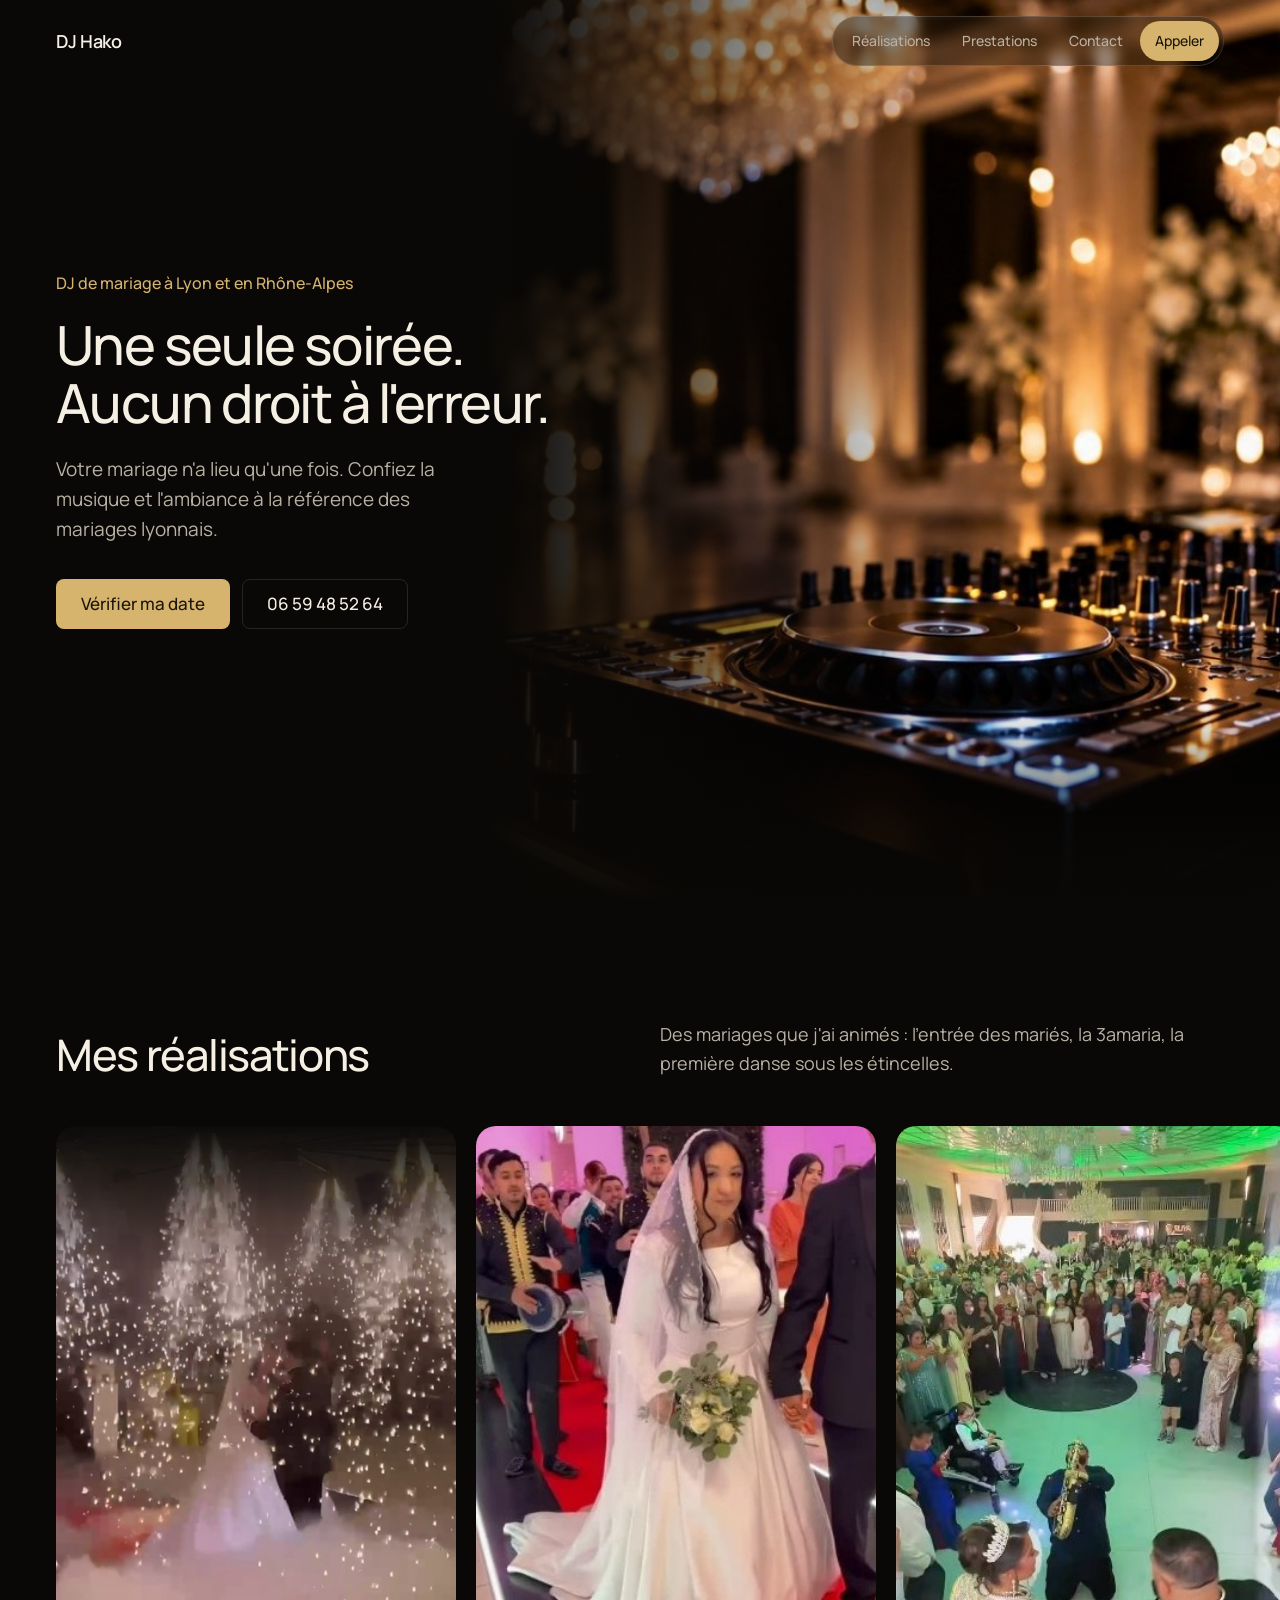
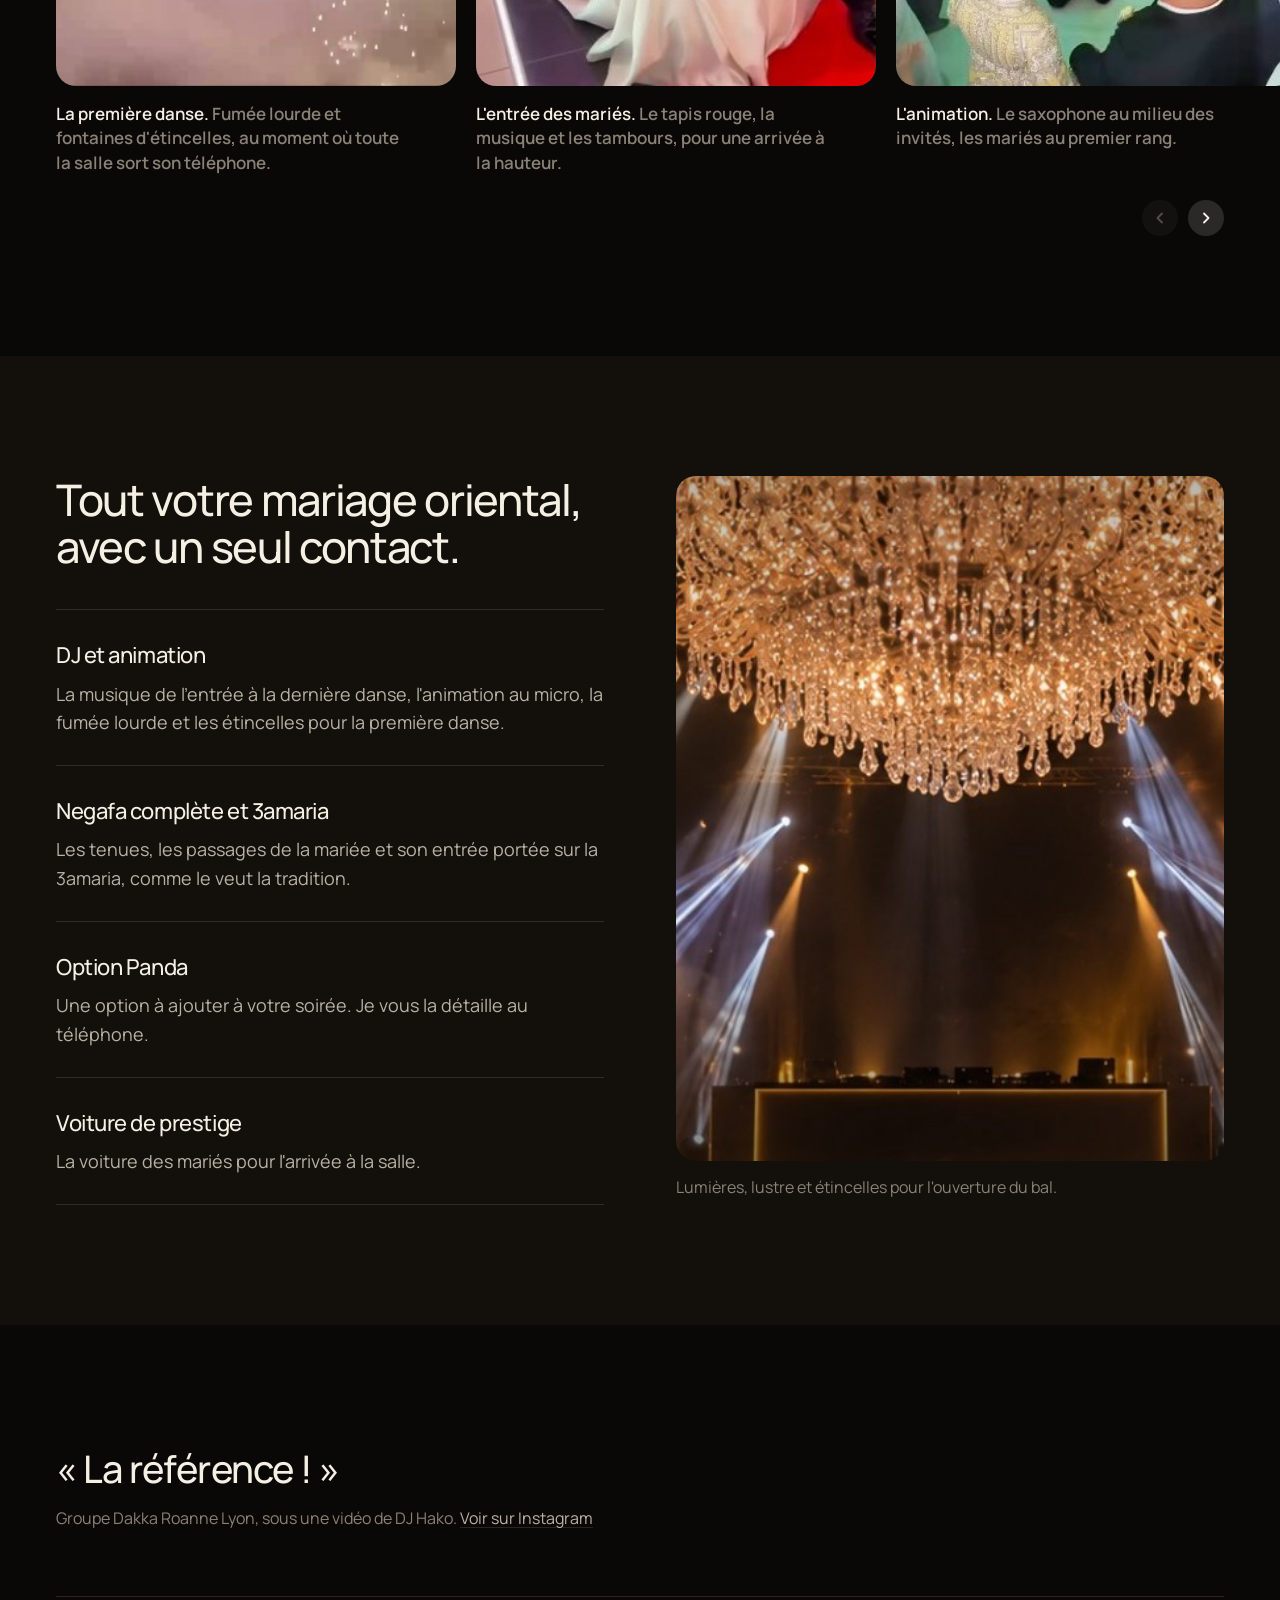
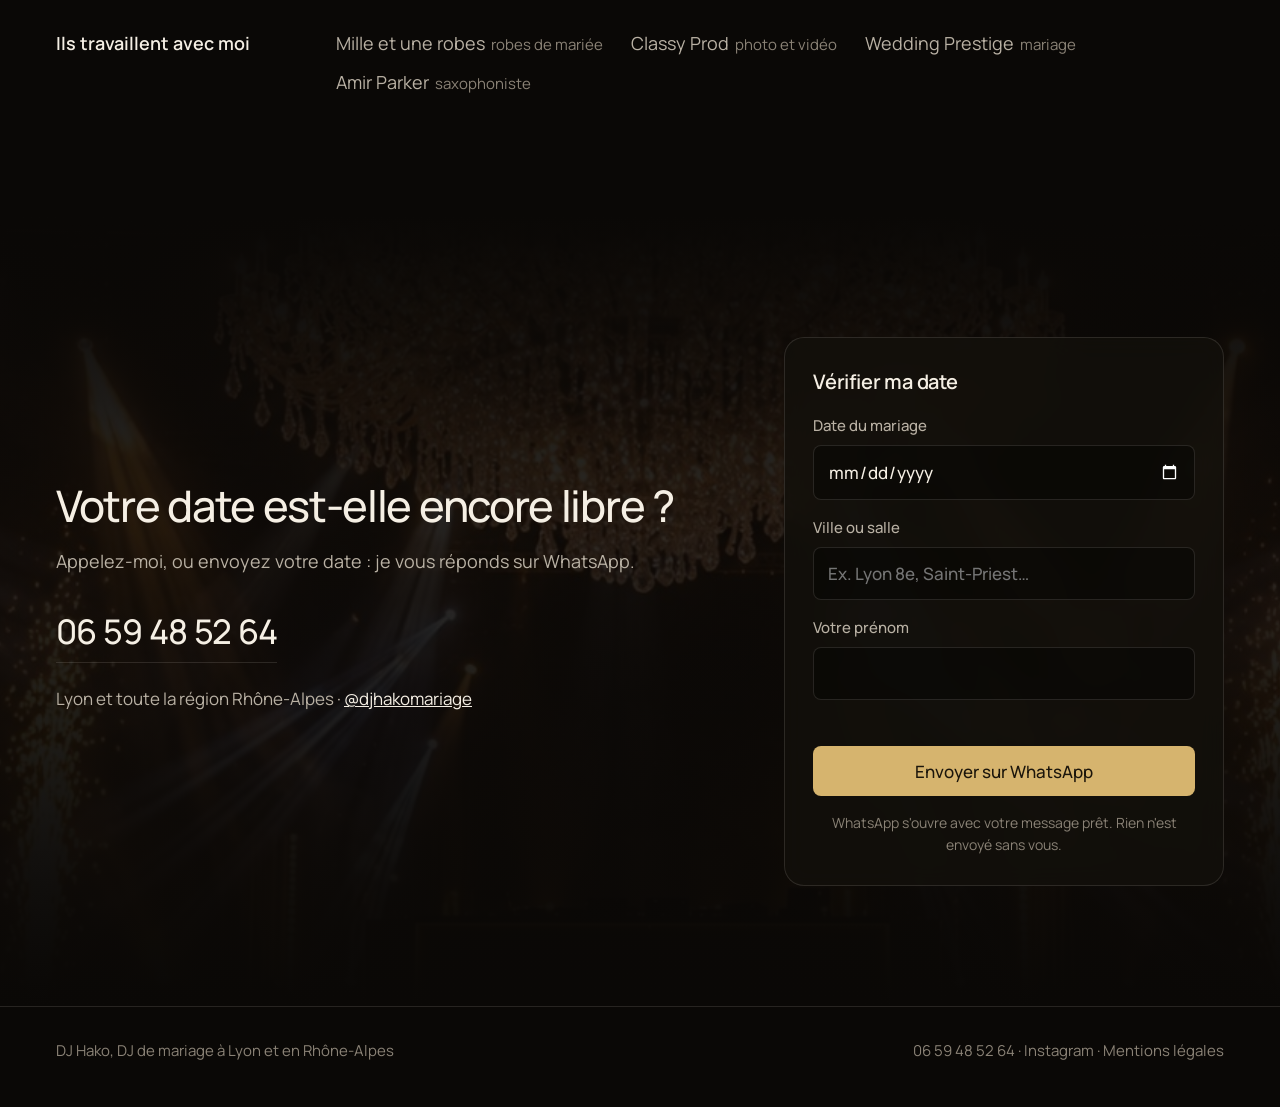
==== index.html @ a30db6b5 "Refonte DJ Hako : socle premium, carrousel vidéo façon Apple, vraie preuve sociale Retire les cartes" ====
<!doctype html>
<html lang="fr">
<head>
<meta charset="utf-8">
<meta name="viewport" content="width=device-width, initial-scale=1, viewport-fit=cover">
<title>DJ Hako · DJ de mariage à Lyon et en Rhône-Alpes</title>
<meta name="description" content="DJ Hako anime les mariages à Lyon et en Rhône-Alpes : DJ et animation, negafa complète, 3amaria, option Panda et voiture de prestige. Vérifiez votre date au 06 59 48 52 64.">
<meta name="color-scheme" content="dark">
<meta name="theme-color" content="#0a0806">
<meta property="og:title" content="DJ Hako · DJ de mariage à Lyon">
<meta property="og:description" content="Une seule soirée. Aucun droit à l'erreur.">
<meta property="og:image" content="img/platines.jpg">
<link rel="icon" href="data:image/svg+xml,%3Csvg xmlns='http://www.w3.org/2000/svg' viewBox='0 0 64 64'%3E%3Crect width='64' height='64' rx='14' fill='%230a0806'/%3E%3Ccircle cx='32' cy='32' r='17' fill='none' stroke='%23d6b46e' stroke-width='4'/%3E%3Ccircle cx='32' cy='32' r='4' fill='%23d6b46e'/%3E%3C/svg%3E">
<link rel="preconnect" href="https://fonts.googleapis.com">
<link rel="preconnect" href="https://fonts.gstatic.com" crossorigin>
<link href="https://fonts.googleapis.com/css2?family=Manrope:wght@400;500;600&display=swap" rel="stylesheet">
<script type="application/ld+json">
{"@context":"https://schema.org","@type":"LocalBusiness","name":"DJ Hako","description":"DJ et animation de mariage, negafa complète, 3amaria, option Panda et voiture de prestige.","telephone":"+33659485264","areaServed":["Lyon","Rhône-Alpes"],"image":"img/platines.jpg","sameAs":["https://www.instagram.com/djhakomariage/"]}
</script>
<style>
:root{
  --noir:#0a0806; --noir-2:#13100c; --noir-3:#1c1813;
  --blanc:#f5efe4; --gris:#b9b1a4; --gris-2:#8a8276; --filet:rgba(245,239,228,.12);
  --or:#d6b46e;
}
*{box-sizing:border-box;margin:0;padding:0}
html{-webkit-text-size-adjust:100%;scroll-behavior:smooth}
body{background:var(--noir);color:var(--blanc);font-family:"Manrope",system-ui,sans-serif;font-size:18px;line-height:1.6;-webkit-font-smoothing:antialiased;overflow-x:hidden}
img,video{display:block;max-width:100%}
a{color:inherit}
.cadre{width:min(1240px,100% - 40px);margin-inline:auto}
@media(min-width:760px){.cadre{width:min(1240px,100% - 112px)}}
h1,h2{font-weight:500;letter-spacing:-.03em;line-height:1.08}
h1{font-size:clamp(36px,4.6vw,54px)}
h2{font-size:clamp(30px,3.4vw,44px)}
p{max-width:62ch}

.bouton{display:inline-flex;align-items:center;justify-content:center;gap:10px;min-height:50px;padding:0 24px;border-radius:8px;font:500 17px/1 "Manrope",sans-serif;text-decoration:none;white-space:nowrap;cursor:pointer;border:1px solid transparent;transition:background .2s,border-color .2s,color .2s}
.bouton.plein{background:var(--or);color:#1b150b}
.bouton.plein:hover{background:#e4c584}
.bouton.discret{color:var(--blanc);border-color:var(--filet)}
.bouton.discret:hover{border-color:var(--gris)}
html.samsung .bouton.plein{background:#16110a;color:var(--or);border-color:var(--or)}

/* Barre */
.entete{position:fixed;top:16px;left:0;right:0;z-index:20}
.entete .cadre{display:flex;justify-content:space-between;align-items:center}
.logo{font-weight:600;font-size:18px;letter-spacing:-.02em;text-decoration:none}
.nav{display:flex;gap:2px;padding:4px;border-radius:999px;background:rgba(19,16,12,.6);border:1px solid var(--filet);backdrop-filter:blur(14px);-webkit-backdrop-filter:blur(14px)}
.nav.verre-liquide{background:rgba(19,16,12,.4)}
.nav a{font-size:14px;font-weight:500;text-decoration:none;color:var(--gris);padding:9px 15px;border-radius:999px;transition:color .2s,background .2s}
.nav a:hover{color:var(--blanc)}
.nav a.appel{color:#1b150b;background:var(--or)}
html.samsung .nav a.appel{background:transparent;color:var(--or)}
@media(max-width:760px){.nav a:not(.appel){display:none}}

/* Accueil */
.accueil{position:relative;min-height:100svh;display:flex;align-items:center;isolation:isolate;overflow:hidden}
.accueil .photo{position:absolute;top:0;right:0;bottom:0;width:62%;z-index:-1}
.accueil .photo img{width:100%;height:100%;object-fit:cover}
.accueil .photo::after{content:"";position:absolute;inset:0;background:linear-gradient(90deg,var(--noir) 0%,rgba(10,8,6,.5) 32%,rgba(10,8,6,0) 62%),linear-gradient(0deg,var(--noir) 0%,rgba(10,8,6,0) 22%)}
.accueil .texte{max-width:540px;padding:120px 0}
.lieu{color:var(--or);font-size:16px;font-weight:500;margin-bottom:18px}
.accueil h1{margin-bottom:22px}
.accueil p.intro{color:var(--gris);font-size:19px;margin-bottom:34px;max-width:34ch}
.actions{display:flex;gap:12px;flex-wrap:wrap}
@media(max-width:760px){
  .accueil{align-items:flex-end}
  .accueil .photo{width:100%;bottom:auto;height:60%}
  .accueil .photo::after{background:linear-gradient(0deg,var(--noir) 0%,rgba(10,8,6,.2) 50%,rgba(10,8,6,0) 100%)}
  .accueil .texte{padding:0 0 56px}
  .actions .bouton{flex:1;padding:0 12px}
}

section{padding:120px 0}
@media(max-width:760px){section{padding:80px 0}}
.entree-section{display:grid;grid-template-columns:1fr 1fr;gap:40px;align-items:end;margin-bottom:48px}
.entree-section p{color:var(--gris)}
@media(max-width:860px){.entree-section{grid-template-columns:1fr;gap:16px;margin-bottom:36px}}

/* Réalisations : carrousel vidéo façon Apple */
.carrousel{display:flex;gap:20px;overflow-x:auto;scroll-snap-type:x mandatory;scrollbar-width:none;padding-inline:max(20px,calc((100vw - 1240px)/2));scroll-padding-inline:max(20px,calc((100vw - 1240px)/2))}
@media(min-width:760px){.carrousel{padding-inline:max(56px,calc((100vw - 1240px)/2));scroll-padding-inline:max(56px,calc((100vw - 1240px)/2))}}
.carrousel::-webkit-scrollbar{display:none}
.carte{flex:0 0 auto;width:min(400px,78vw);scroll-snap-align:start}
.carte .media{position:relative;aspect-ratio:4/5.6;border-radius:20px;overflow:hidden;background:var(--noir-3)}
.carte .media img,.carte .media video{width:100%;height:100%;object-fit:cover}
.carte p{margin-top:16px;font-size:17px;font-weight:600;line-height:1.45;color:var(--gris-2);max-width:32ch}
.carte p b{color:var(--blanc);font-weight:600}
.commandes{display:flex;justify-content:space-between;align-items:center;margin-top:24px}
.rond{width:36px;height:36px;border-radius:50%;border:0;display:grid;place-items:center;background:rgba(210,210,215,.16);color:var(--blanc);cursor:pointer;transition:background .2s,opacity .2s}
.rond:hover{background:rgba(210,210,215,.28)}
.rond:disabled{opacity:.3;cursor:default}
.rond svg{width:16px;height:16px}
.lecture{width:38px;height:38px}
.lecture[hidden]{display:none}
.fleches{display:flex;gap:10px;margin-left:auto}

/* Prestations */
.prestations{background:var(--noir-2)}
.offre{display:grid;grid-template-columns:1fr 1fr;gap:72px;align-items:start}
.offre ul{list-style:none;border-top:1px solid var(--filet)}
.offre li{padding:28px 0;border-bottom:1px solid var(--filet)}
.offre li h3{font-size:22px;font-weight:500;letter-spacing:-.02em;margin-bottom:6px}
.offre li p{color:var(--gris);font-size:18px}
.offre figure{position:sticky;top:100px}
.offre figure img{width:100%;aspect-ratio:4/5;object-fit:cover;border-radius:20px}
.offre figcaption{margin-top:14px;font-size:16px;color:var(--gris-2)}
@media(max-width:860px){.offre{grid-template-columns:1fr;gap:40px}.offre figure{position:static}}

/* Confiance */
.confiance .citation{font-size:clamp(26px,3vw,38px);font-weight:500;letter-spacing:-.025em;line-height:1.25;max-width:24ch;margin-bottom:14px}
.confiance .source{color:var(--gris-2);font-size:16px;margin-bottom:64px}
.confiance .source a{color:var(--gris);text-decoration-color:var(--filet);text-underline-offset:3px}
.partenaires{display:grid;grid-template-columns:240px 1fr;gap:40px;border-top:1px solid var(--filet);padding-top:32px}
.partenaires h3{font-size:18px;font-weight:600}
.partenaires ul{list-style:none;display:flex;flex-wrap:wrap;gap:10px 28px}
.partenaires li a{text-decoration:none;color:var(--gris);font-size:18px}
.partenaires li a:hover{color:var(--blanc)}
.partenaires li span{color:var(--gris-2);font-size:15px;margin-left:6px}
@media(max-width:760px){.partenaires{grid-template-columns:1fr;gap:16px}.partenaires ul{flex-direction:column}}

/* Contact */
.contact{position:relative;isolation:isolate;overflow:hidden;background:var(--noir)}
.contact .fond{position:absolute;inset:0;z-index:-1}
.contact .fond img{width:100%;height:100%;object-fit:cover;opacity:.32}
.contact .fond::after{content:"";position:absolute;inset:0;background:linear-gradient(180deg,var(--noir) 0%,rgba(10,8,6,.55) 40%,var(--noir) 100%)}
.contact .grille{display:grid;grid-template-columns:1fr 440px;gap:72px;align-items:center}
.contact h2{margin-bottom:18px}
.contact .grille>div>p{color:var(--gris);margin-bottom:28px}
.tel{font-size:clamp(26px,3vw,34px);font-weight:500;letter-spacing:-.02em;text-decoration:none;display:inline-block;border-bottom:1px solid var(--filet);padding-bottom:4px}
.tel:hover{border-color:var(--or)}
.coord{margin-top:22px;color:var(--gris);font-size:17px}
.coord a{color:var(--blanc)}
form{background:rgba(19,16,12,.82);border:1px solid var(--filet);border-radius:20px;padding:28px;display:grid;gap:16px;backdrop-filter:blur(12px);-webkit-backdrop-filter:blur(12px)}
form h3{font-size:20px;font-weight:600;letter-spacing:-.01em}
label{display:grid;gap:7px;font-size:15px;font-weight:500;color:var(--gris)}
input{font:inherit;font-size:17px;color:var(--blanc);background:rgba(0,0,0,.35);border:1px solid var(--filet);border-radius:8px;padding:12px 14px;width:100%;min-width:0;color-scheme:dark}
input:focus{outline:2px solid var(--or);outline-offset:1px;border-color:transparent}
input[aria-invalid=true]{border-color:#e08a7a}
.erreur{color:#e9a397;font-size:14px;min-height:1em}
form .bouton{width:100%}
form small{color:var(--gris-2);font-size:14px;text-align:center}
@media(max-width:960px){.contact .grille{grid-template-columns:1fr;gap:44px}}

footer{border-top:1px solid var(--filet);padding:32px 0 44px;color:var(--gris-2);font-size:15px}
footer .cadre{display:flex;justify-content:space-between;gap:16px;flex-wrap:wrap}
footer a{text-decoration:none}
footer a:hover{color:var(--blanc)}
@media(prefers-reduced-motion:reduce){html{scroll-behavior:auto}*{transition:none!important}}
</style>
<script>if(/SamsungBrowser/i.test(navigator.userAgent))document.documentElement.classList.add('samsung')</script>
</head>
<body>

<header class="entete">
  <div class="cadre">
    <a class="logo" href="#accueil">DJ Hako</a>
    <nav class="nav" aria-label="Menu">
      <a href="#realisations">Réalisations</a>
      <a href="#prestations">Prestations</a>
      <a href="#contact">Contact</a>
      <a href="tel:+33659485264" class="appel">Appeler</a>
    </nav>
  </div>
</header>

<main>
  <section class="accueil" id="accueil" style="padding:0">
    <div class="photo"><img src="img/platines.jpg" alt="Platines de DJ devant une salle de réception éclairée par des lustres" fetchpriority="high"></div>
    <div class="cadre">
      <div class="texte">
        <p class="lieu">DJ de mariage à Lyon et en Rhône-Alpes</p>
        <h1>Une seule soirée.<br>Aucun droit à l'erreur.</h1>
        <p class="intro">Votre mariage n'a lieu qu'une fois. Confiez la musique et l'ambiance à la référence des mariages lyonnais.</p>
        <div class="actions">
          <a class="bouton plein" href="#contact">Vérifier ma date</a>
          <a class="bouton discret" href="tel:+33659485264">06 59 48 52 64</a>
        </div>
      </div>
    </div>
  </section>

  <section id="realisations">
    <div class="cadre entree-section">
      <h2>Mes réalisations</h2>
      <p>Des mariages que j'ai animés : l'entrée des mariés, la 3amaria, la première danse sous les étincelles.</p>
    </div>
    <div class="carrousel" id="carrousel" aria-label="Mes réalisations">
      <figure class="carte"><div class="media"><img src="img/premiere-danse-grand.jpg" alt="Première danse des mariés sous les étincelles et la fumée lourde" loading="lazy"></div><p><b>La première danse.</b> Fumée lourde et fontaines d'étincelles, au moment où toute la salle sort son téléphone.</p></figure>
      <figure class="carte"><div class="media"><img src="img/entree.jpg" alt="Entrée de la mariée sur le tapis rouge" loading="lazy"></div><p><b>L'entrée des mariés.</b> Le tapis rouge, la musique et les tambours, pour une arrivée à la hauteur.</p></figure>
      <figure class="carte"><div class="media"><img src="img/animation.jpg" alt="Saxophoniste à genoux au milieu des invités, les mariés au premier plan" loading="lazy"></div><p><b>L'animation.</b> Le saxophone au milieu des invités, les mariés au premier rang.</p></figure>
    </div>
    <div class="cadre commandes">
      <button class="rond lecture" id="lecture" type="button" aria-label="Mettre en pause" hidden></button>
      <div class="fleches">
        <button class="rond" id="prec" type="button" aria-label="Réalisation précédente"><svg viewBox="0 0 16 16" fill="none" stroke="currentColor" stroke-width="1.8" stroke-linecap="round" stroke-linejoin="round"><path d="M10 3.5 5.5 8l4.5 4.5"/></svg></button>
        <button class="rond" id="suiv" type="button" aria-label="Réalisation suivante"><svg viewBox="0 0 16 16" fill="none" stroke="currentColor" stroke-width="1.8" stroke-linecap="round" stroke-linejoin="round"><path d="M6 3.5 10.5 8 6 12.5"/></svg></button>
      </div>
    </div>
  </section>

  <section class="prestations" id="prestations">
    <div class="cadre offre">
      <div>
        <h2 style="margin-bottom:40px">Tout votre mariage oriental, avec un seul contact.</h2>
        <ul>
          <li><h3>DJ et animation</h3><p>La musique de l'entrée à la dernière danse, l'animation au micro, la fumée lourde et les étincelles pour la première danse.</p></li>
          <li><h3>Negafa complète et 3amaria</h3><p>Les tenues, les passages de la mariée et son entrée portée sur la 3amaria, comme le veut la tradition.</p></li>
          <li><h3>Option Panda</h3><p>Une option à ajouter à votre soirée. Je vous la détaille au téléphone.</p></li>
          <li><h3>Voiture de prestige</h3><p>La voiture des mariés pour l'arrivée à la salle.</p></li>
        </ul>
      </div>
      <figure>
        <img src="img/salle.jpg" alt="Salle de réception sous un grand lustre, avec jeux de lumière" loading="lazy" style="object-position:50% 35%">
        <figcaption>Lumières, lustre et étincelles pour l'ouverture du bal.</figcaption>
      </figure>
    </div>
  </section>

  <section class="confiance" id="confiance">
    <div class="cadre">
      <p class="citation">« La référence ! »</p>
      <p class="source">Groupe Dakka Roanne Lyon, sous une vidéo de DJ Hako. <a href="https://www.instagram.com/djhakomariage/" target="_blank" rel="noopener">Voir sur Instagram</a></p>
      <div class="partenaires">
        <h3>Ils travaillent avec moi</h3>
        <ul>
          <li><a href="https://www.instagram.com/milleetunerobes42/" target="_blank" rel="noopener">Mille et une robes</a><span>robes de mariée</span></li>
          <li><a href="https://www.instagram.com/classyprod_photographie/" target="_blank" rel="noopener">Classy Prod</a><span>photo et vidéo</span></li>
          <li><a href="https://www.instagram.com/weddingprestige/" target="_blank" rel="noopener">Wedding Prestige</a><span>mariage</span></li>
          <li><a href="https://www.instagram.com/amirparkeroff/" target="_blank" rel="noopener">Amir Parker</a><span>saxophoniste</span></li>
        </ul>
      </div>
    </div>
  </section>

  <section class="contact" id="contact">
    <div class="fond"><img src="img/salle.jpg" alt="" loading="lazy"></div>
    <div class="cadre grille">
      <div>
        <h2>Votre date est-elle encore libre ?</h2>
        <p>Appelez-moi, ou envoyez votre date : je vous réponds sur WhatsApp.</p>
        <a class="tel" href="tel:+33659485264">06 59 48 52 64</a>
        <p class="coord">Lyon et toute la région Rhône-Alpes · <a href="https://www.instagram.com/djhakomariage/" target="_blank" rel="noopener">@djhakomariage</a></p>
      </div>
      <form id="demande" novalidate>
        <h3>Vérifier ma date</h3>
        <label>Date du mariage<input type="date" name="date" required></label>
        <label>Ville ou salle<input type="text" name="lieu" autocomplete="address-level2" placeholder="Ex. Lyon 8e, Saint-Priest…"></label>
        <label>Votre prénom<input type="text" name="prenom" autocomplete="given-name" required></label>
        <p class="erreur" id="erreur" role="alert"></p>
        <button class="bouton plein" type="submit">Envoyer sur WhatsApp</button>
        <small>WhatsApp s'ouvre avec votre message prêt. Rien n'est envoyé sans vous.</small>
      </form>
    </div>
  </section>
</main>

<footer>
  <div class="cadre">
    <p>DJ Hako, DJ de mariage à Lyon et en Rhône-Alpes</p>
    <p><a href="tel:+33659485264">06 59 48 52 64</a> · <a href="https://www.instagram.com/djhakomariage/" target="_blank" rel="noopener">Instagram</a> · <a href="mentions-legales.html">Mentions légales</a></p>
  </div>
</footer>

<script>
// Carrousel façon Apple : une vidéo à la fois, sans son, pas de boucle, bouton rejouer à la fin
(()=>{
  const c=document.getElementById('carrousel'),cartes=[...c.querySelectorAll('.carte')];
  const prec=document.getElementById('prec'),suiv=document.getElementById('suiv'),btn=document.getElementById('lecture');
  const videos=cartes.map(k=>k.querySelector('video'));
  const ICONES={pause:'<svg viewBox="0 0 16 16" width="16" height="16" fill="currentColor"><rect x="4" y="3" width="3" height="10" rx="1"/><rect x="9" y="3" width="3" height="10" rx="1"/></svg>',lecture:'<svg viewBox="0 0 16 16" width="16" height="16" fill="currentColor"><path d="M5 3.2v9.6L13 8z"/></svg>',rejouer:'<svg viewBox="0 0 16 16" width="16" height="16" fill="none" stroke="currentColor" stroke-width="1.8" stroke-linecap="round"><path d="M3 8a5 5 0 1 0 1.5-3.6M3 2.5v2.5h2.5"/></svg>'};
  let i=0,visible=false,pause=false;
  const pas=()=>cartes[0].offsetWidth+20;
  function etat(e,label){btn.innerHTML=ICONES[e];btn.setAttribute('aria-label',label)}
  function maj(){
    i=Math.min(cartes.length-1,Math.round(c.scrollLeft/pas()));
    if(c.scrollLeft+c.clientWidth>=c.scrollWidth-4)i=cartes.length-1;
    prec.disabled=c.scrollLeft<4; suiv.disabled=c.scrollLeft+c.clientWidth>=c.scrollWidth-4;
    const v=videos[i]; btn.hidden=!v;
    videos.forEach((x,k)=>{if(x&&k!==i){x.pause();x.currentTime=0}});
    if(v){ if(visible&&!pause&&!v.ended){v.play().catch(()=>{});etat('pause','Mettre en pause')} else if(v.ended){etat('rejouer','Rejouer')} else etat('lecture','Lire la vidéo') }
  }
  videos.forEach(v=>v&&v.addEventListener('ended',()=>etat('rejouer','Rejouer')));
  btn.addEventListener('click',()=>{const v=videos[i];if(!v)return;
    if(v.ended){v.currentTime=0;pause=false}else pause=!v.paused;
    if(pause){v.pause();etat('lecture','Lire la vidéo')}else{v.play();etat('pause','Mettre en pause')}});
  prec.addEventListener('click',()=>c.scrollBy({left:-pas(),behavior:'smooth'}));
  suiv.addEventListener('click',()=>c.scrollBy({left:pas(),behavior:'smooth'}));
  let t;c.addEventListener('scroll',()=>{clearTimeout(t);t=setTimeout(maj,90)},{passive:true});
  new IntersectionObserver(([e])=>{visible=e.isIntersecting;if(!visible)videos.forEach(v=>v&&v.pause());maj()},{threshold:.4}).observe(c);
  maj();
})();

// Formulaire -> WhatsApp, avec vérification
document.getElementById('demande').addEventListener('submit',e=>{
  e.preventDefault();
  const f=e.target,err=document.getElementById('erreur');
  [f.date,f.prenom].forEach(x=>x.removeAttribute('aria-invalid'));
  if(!f.date.value){f.date.setAttribute('aria-invalid','true');err.textContent='Indiquez la date du mariage.';f.date.focus();return}
  if(new Date(f.date.value)<new Date().setHours(0,0,0,0)){f.date.setAttribute('aria-invalid','true');err.textContent='Cette date est déjà passée.';f.date.focus();return}
  if(!f.prenom.value.trim()){f.prenom.setAttribute('aria-invalid','true');err.textContent='Indiquez votre prénom.';f.prenom.focus();return}
  err.textContent='';
  const date=new Date(f.date.value+'T12:00').toLocaleDateString('fr-FR',{weekday:'long',day:'numeric',month:'long',year:'numeric'});
  const txt=`Bonjour DJ Hako, je suis ${f.prenom.value.trim()}. Notre mariage est prévu le ${date}${f.lieu.value.trim()?' à '+f.lieu.value.trim():''}. La date est-elle libre ?`;
  open('https://wa.me/33659485264?text='+encodeURIComponent(txt),'_blank','noopener');
});
</script>
<script type="module">
import { verre } from './verre-liquide.js';
verre('.nav');
</script>
</body>
</html>
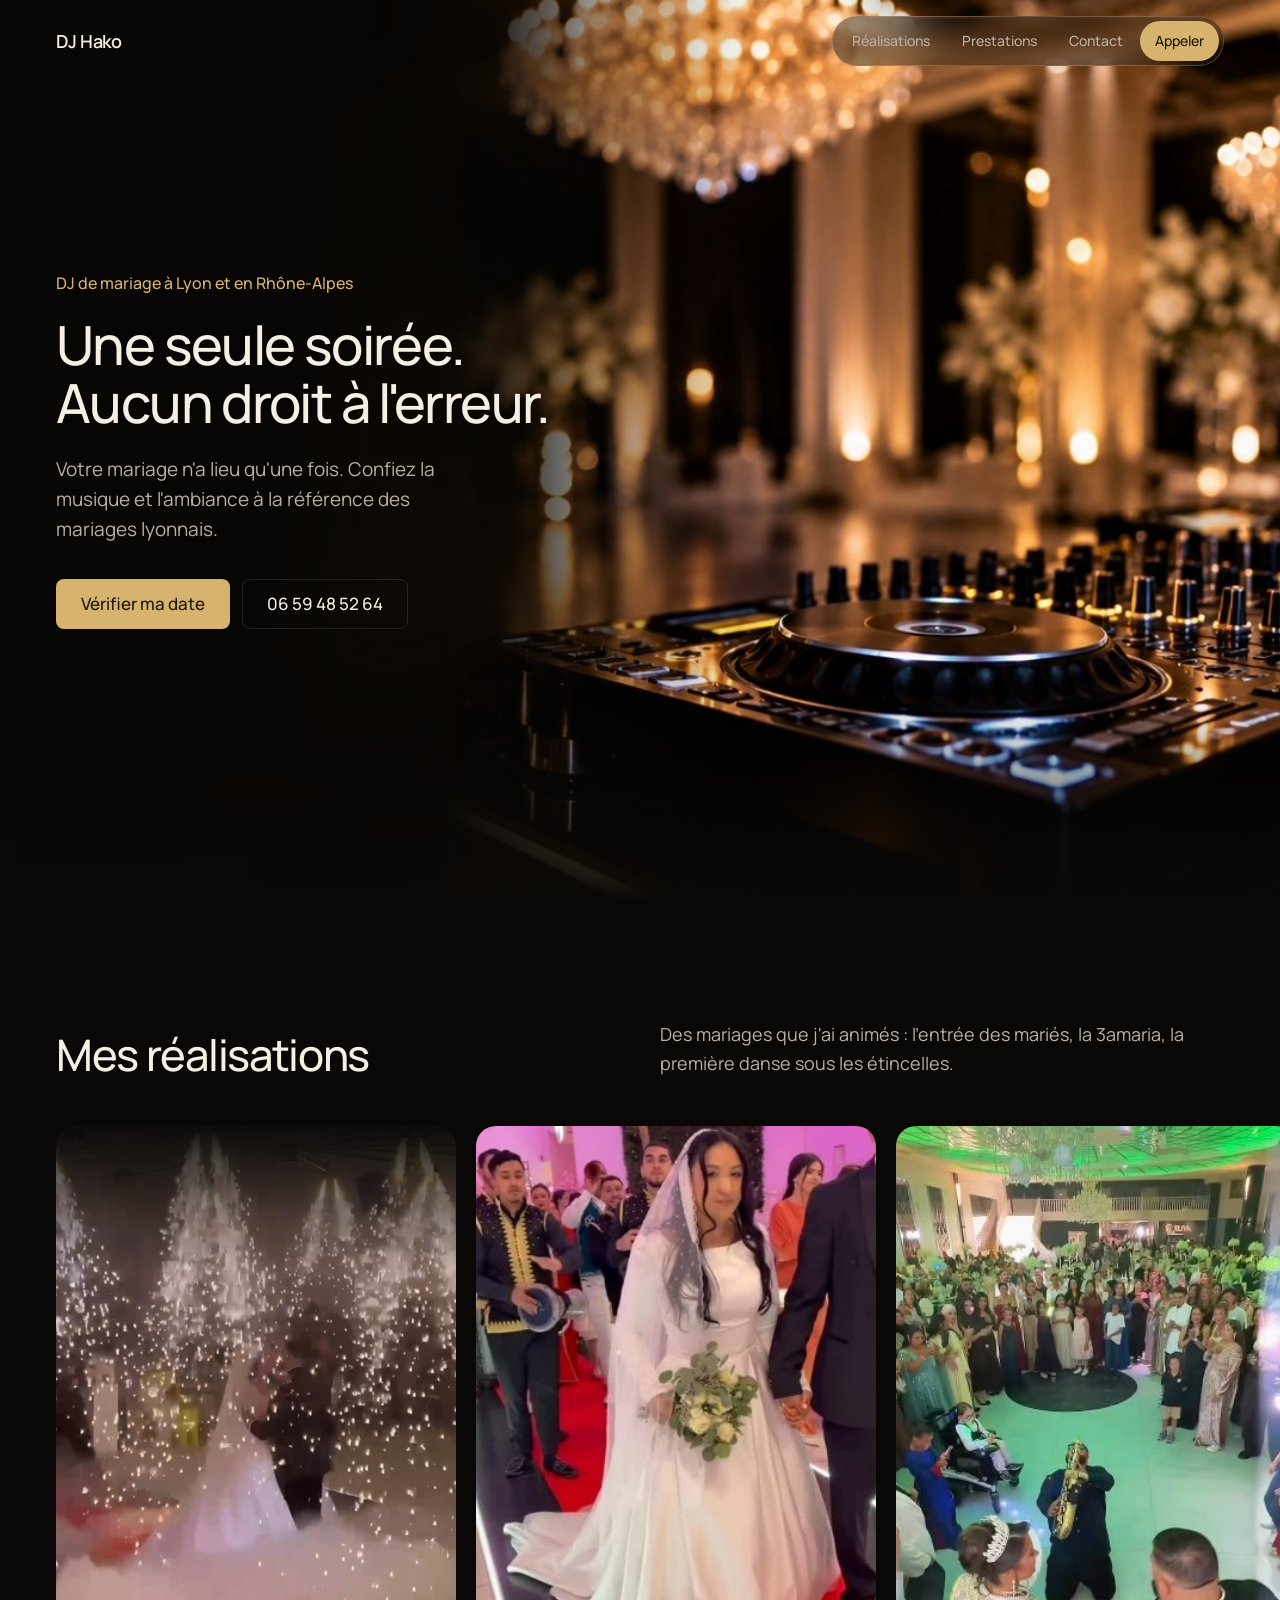
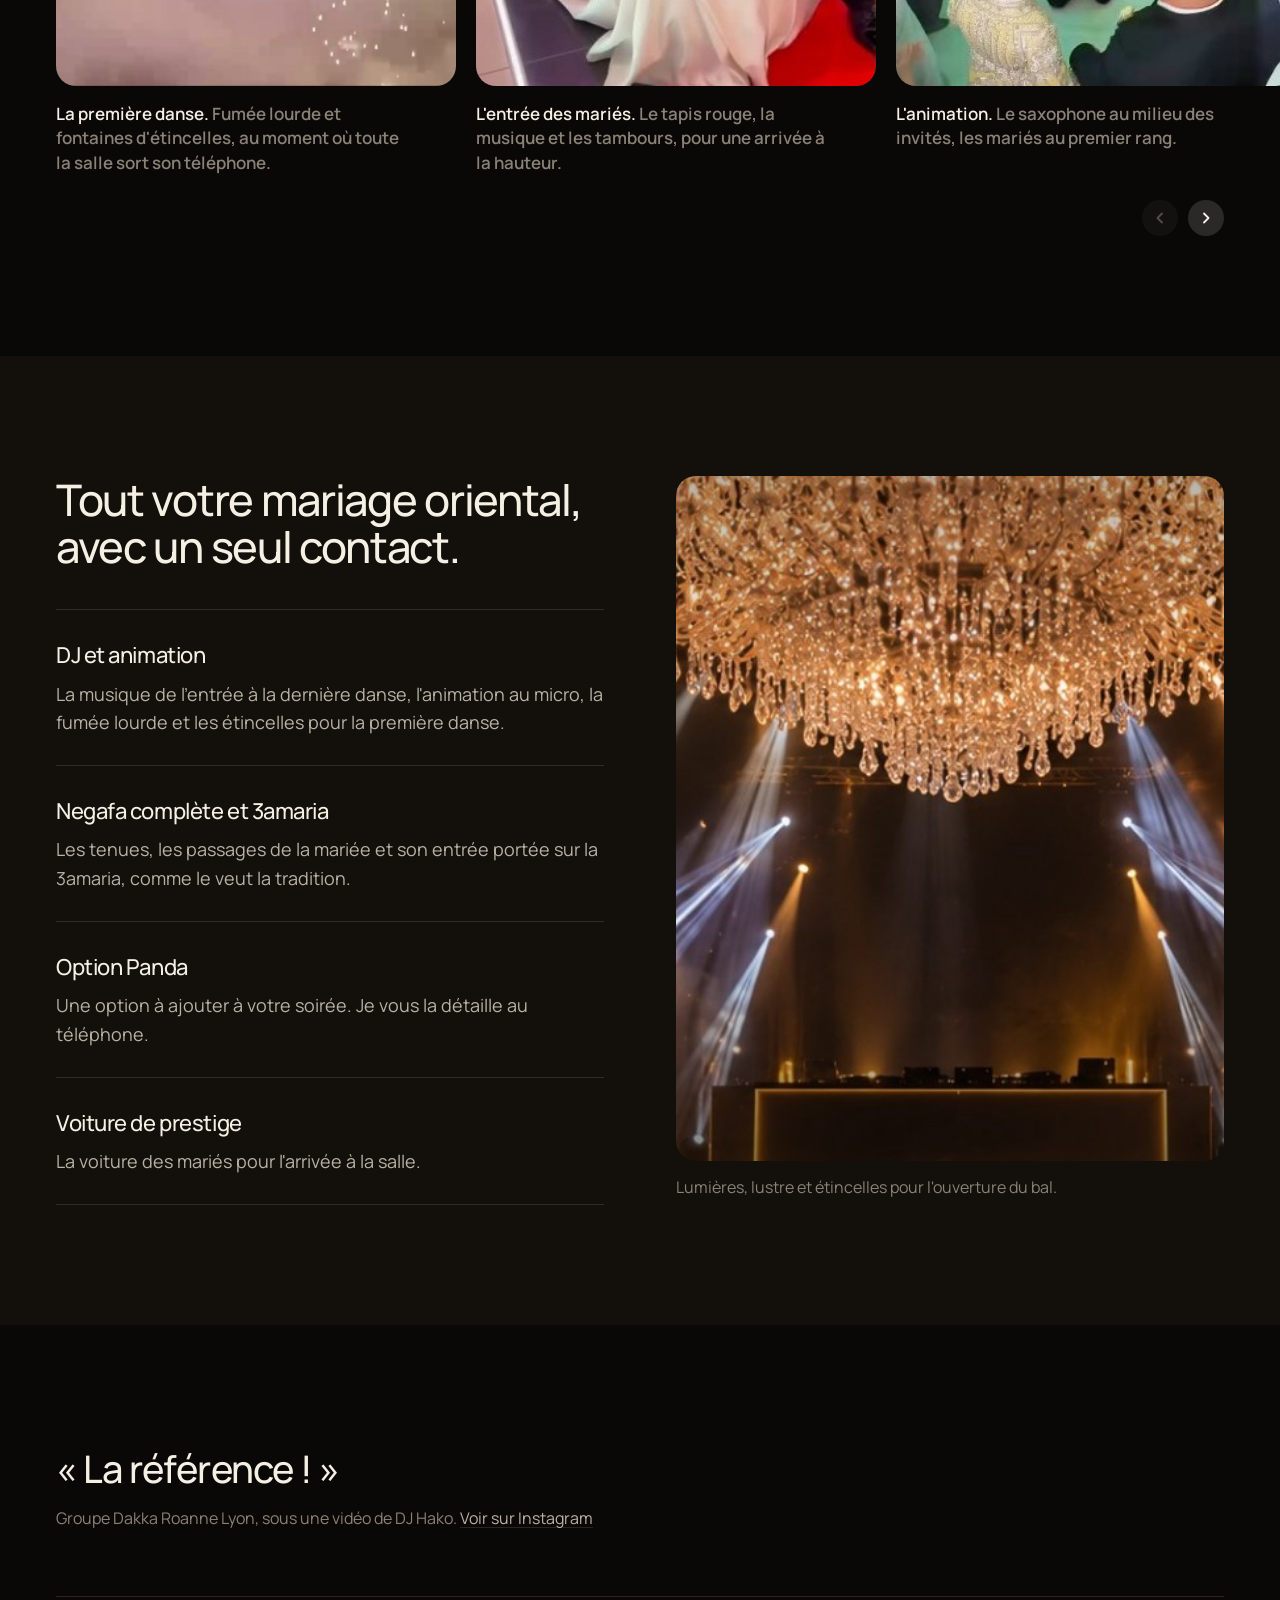
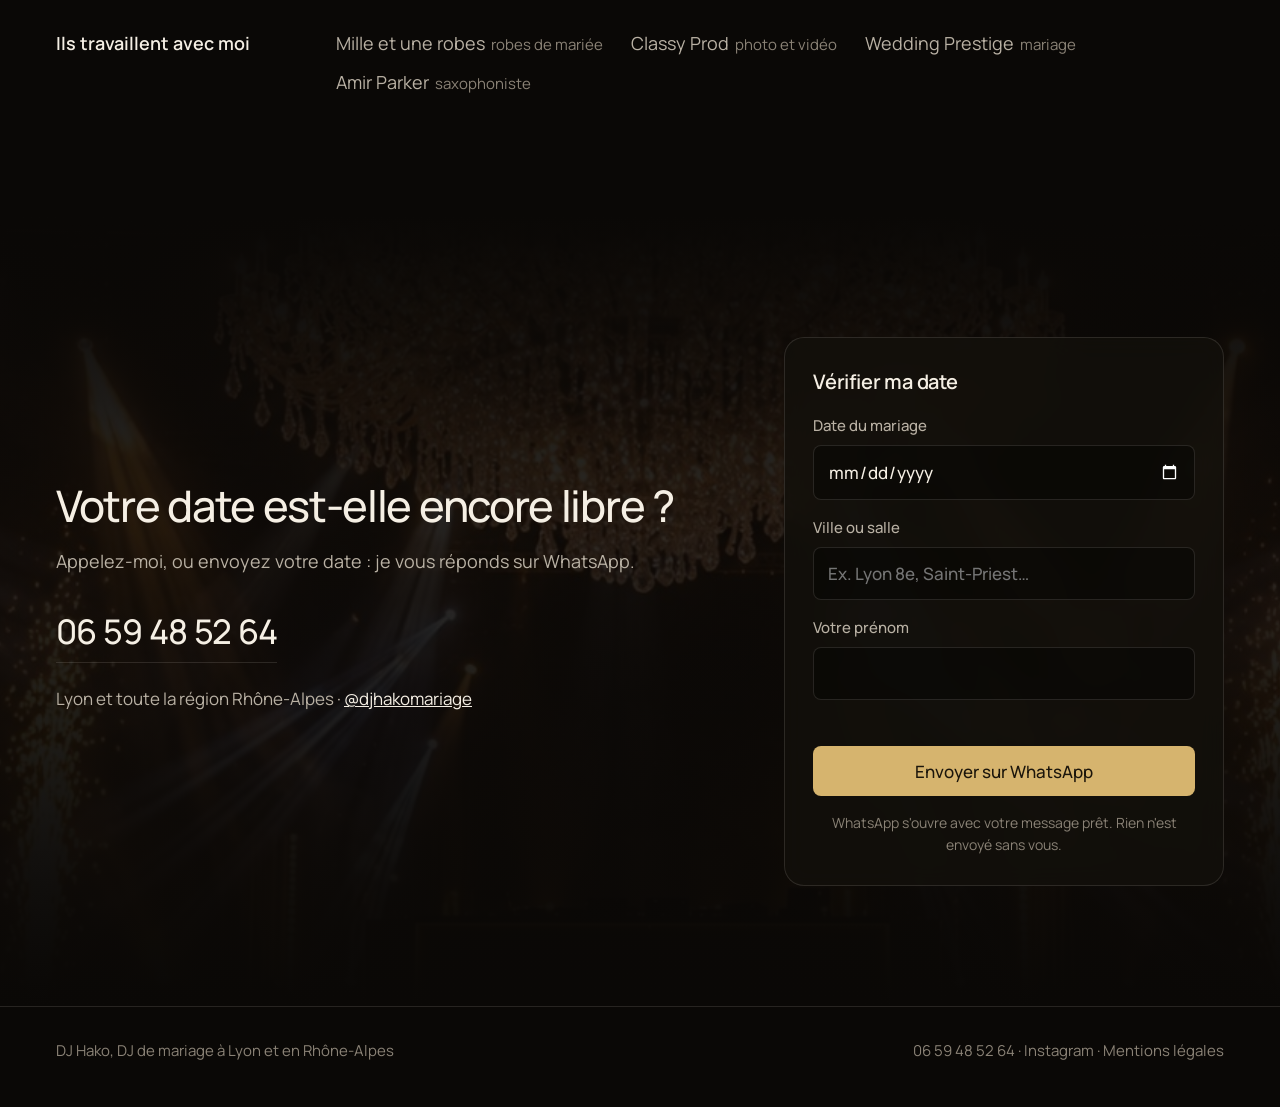
==== commit 5b1e1de5: "Accueil : photo pleine largeur sur grand écran (plus de bande noire à gauche) Co-Authored-By: Claude" ====
--- a/index.html
+++ b/index.html
@@ -56,9 +56,9 @@
 
 /* Accueil */
 .accueil{position:relative;min-height:100svh;display:flex;align-items:center;isolation:isolate;overflow:hidden}
-.accueil .photo{position:absolute;top:0;right:0;bottom:0;width:62%;z-index:-1}
-.accueil .photo img{width:100%;height:100%;object-fit:cover}
-.accueil .photo::after{content:"";position:absolute;inset:0;background:linear-gradient(90deg,var(--noir) 0%,rgba(10,8,6,.5) 32%,rgba(10,8,6,0) 62%),linear-gradient(0deg,var(--noir) 0%,rgba(10,8,6,0) 22%)}
+.accueil .photo{position:absolute;inset:0;z-index:-1}
+.accueil .photo img{width:100%;height:100%;object-fit:cover;object-position:80% 60%}
+.accueil .photo::after{content:"";position:absolute;inset:0;background:linear-gradient(90deg,rgba(10,8,6,.85) 0%,rgba(10,8,6,.55) 35%,rgba(10,8,6,0) 60%),linear-gradient(0deg,var(--noir) 0%,rgba(10,8,6,0) 22%)}
 .accueil .texte{max-width:540px;padding:120px 0}
 .lieu{color:var(--or);font-size:16px;font-weight:500;margin-bottom:18px}
 .accueil h1{margin-bottom:22px}
@@ -66,7 +66,7 @@
 .actions{display:flex;gap:12px;flex-wrap:wrap}
 @media(max-width:760px){
   .accueil{align-items:flex-end}
-  .accueil .photo{width:100%;bottom:auto;height:60%}
+  .accueil .photo{bottom:auto;height:60%}
   .accueil .photo::after{background:linear-gradient(0deg,var(--noir) 0%,rgba(10,8,6,.2) 50%,rgba(10,8,6,0) 100%)}
   .accueil .texte{padding:0 0 56px}
   .actions .bouton{flex:1;padding:0 12px}
@@ -167,7 +167,7 @@
 
 <main>
   <section class="accueil" id="accueil" style="padding:0">
-    <div class="photo"><img src="img/platines.jpg" alt="Platines de DJ devant une salle de réception éclairée par des lustres" fetchpriority="high"></div>
+    <div class="photo"><picture><source media="(min-width:761px)" srcset="img/platines-large.jpg"><img src="img/platines.jpg" alt="Platines de DJ devant une salle de réception éclairée par des lustres" fetchpriority="high"></picture></div>
     <div class="cadre">
       <div class="texte">
         <p class="lieu">DJ de mariage à Lyon et en Rhône-Alpes</p>
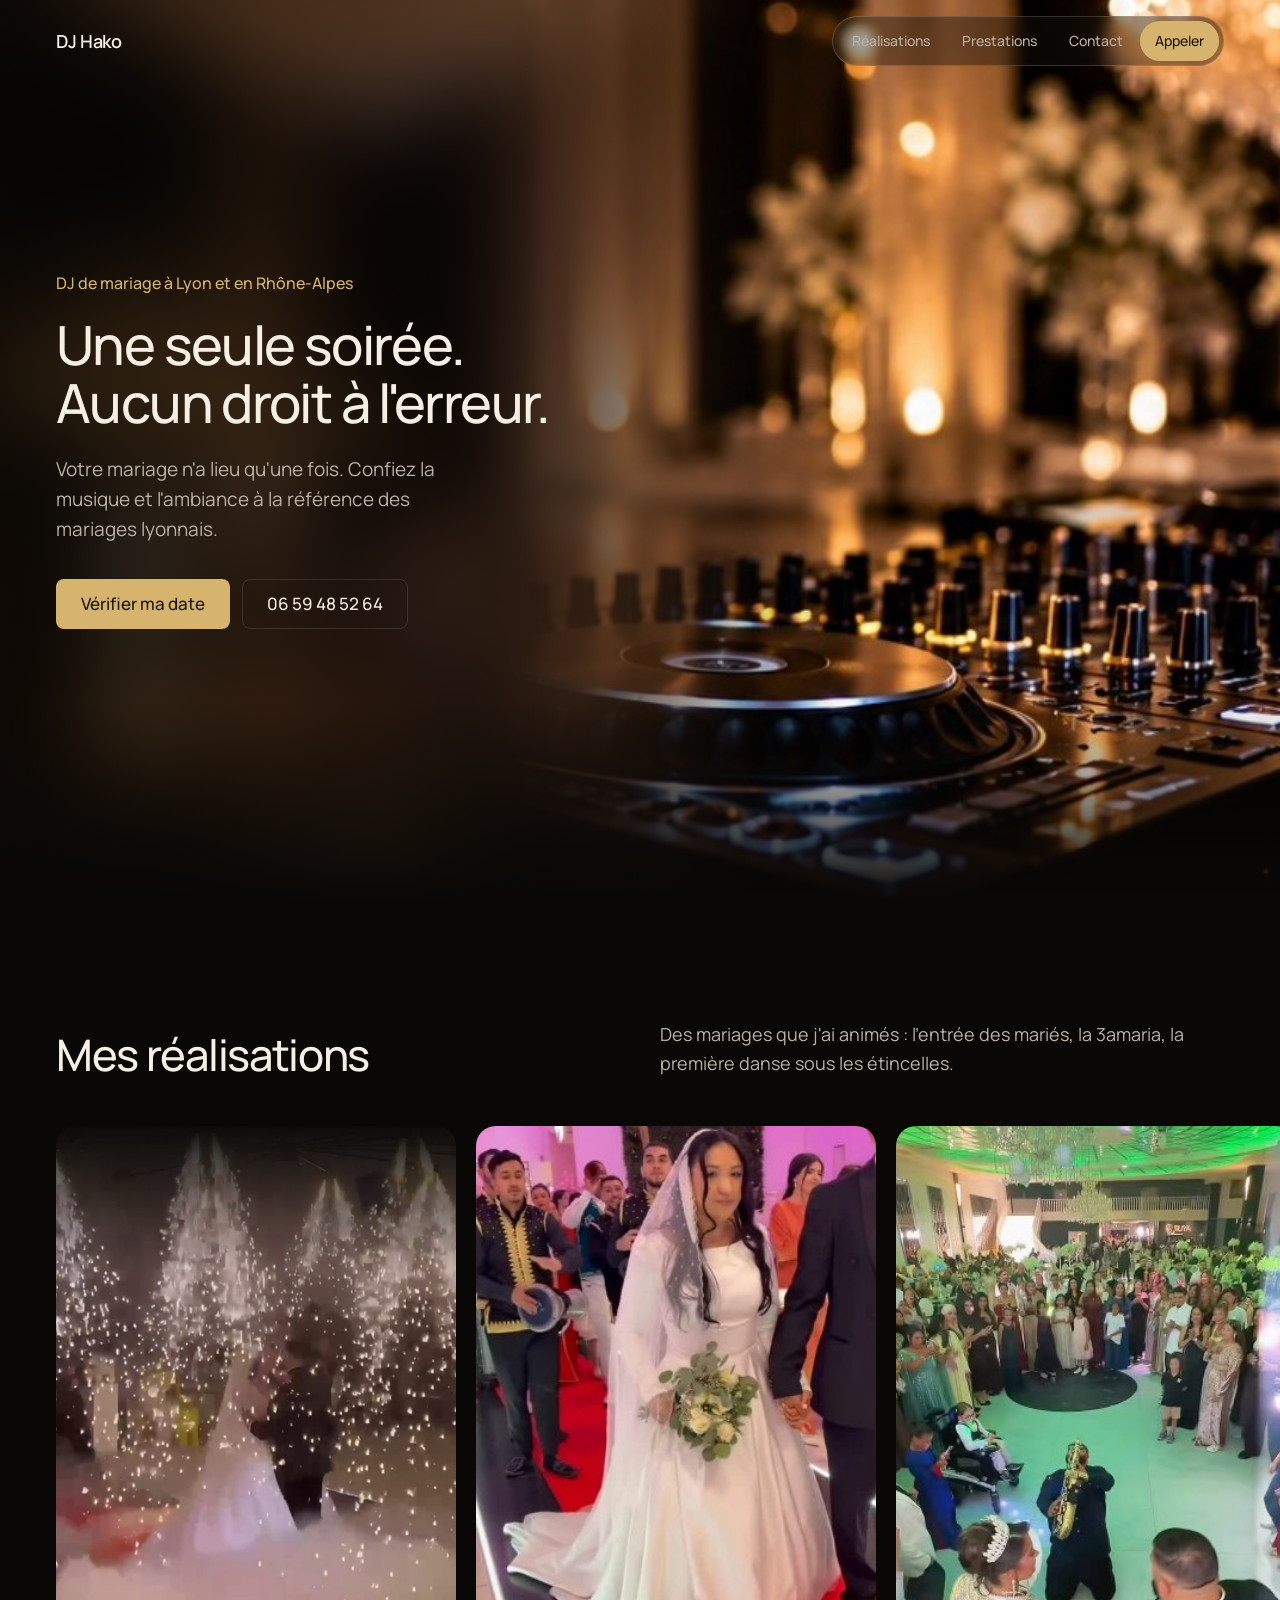
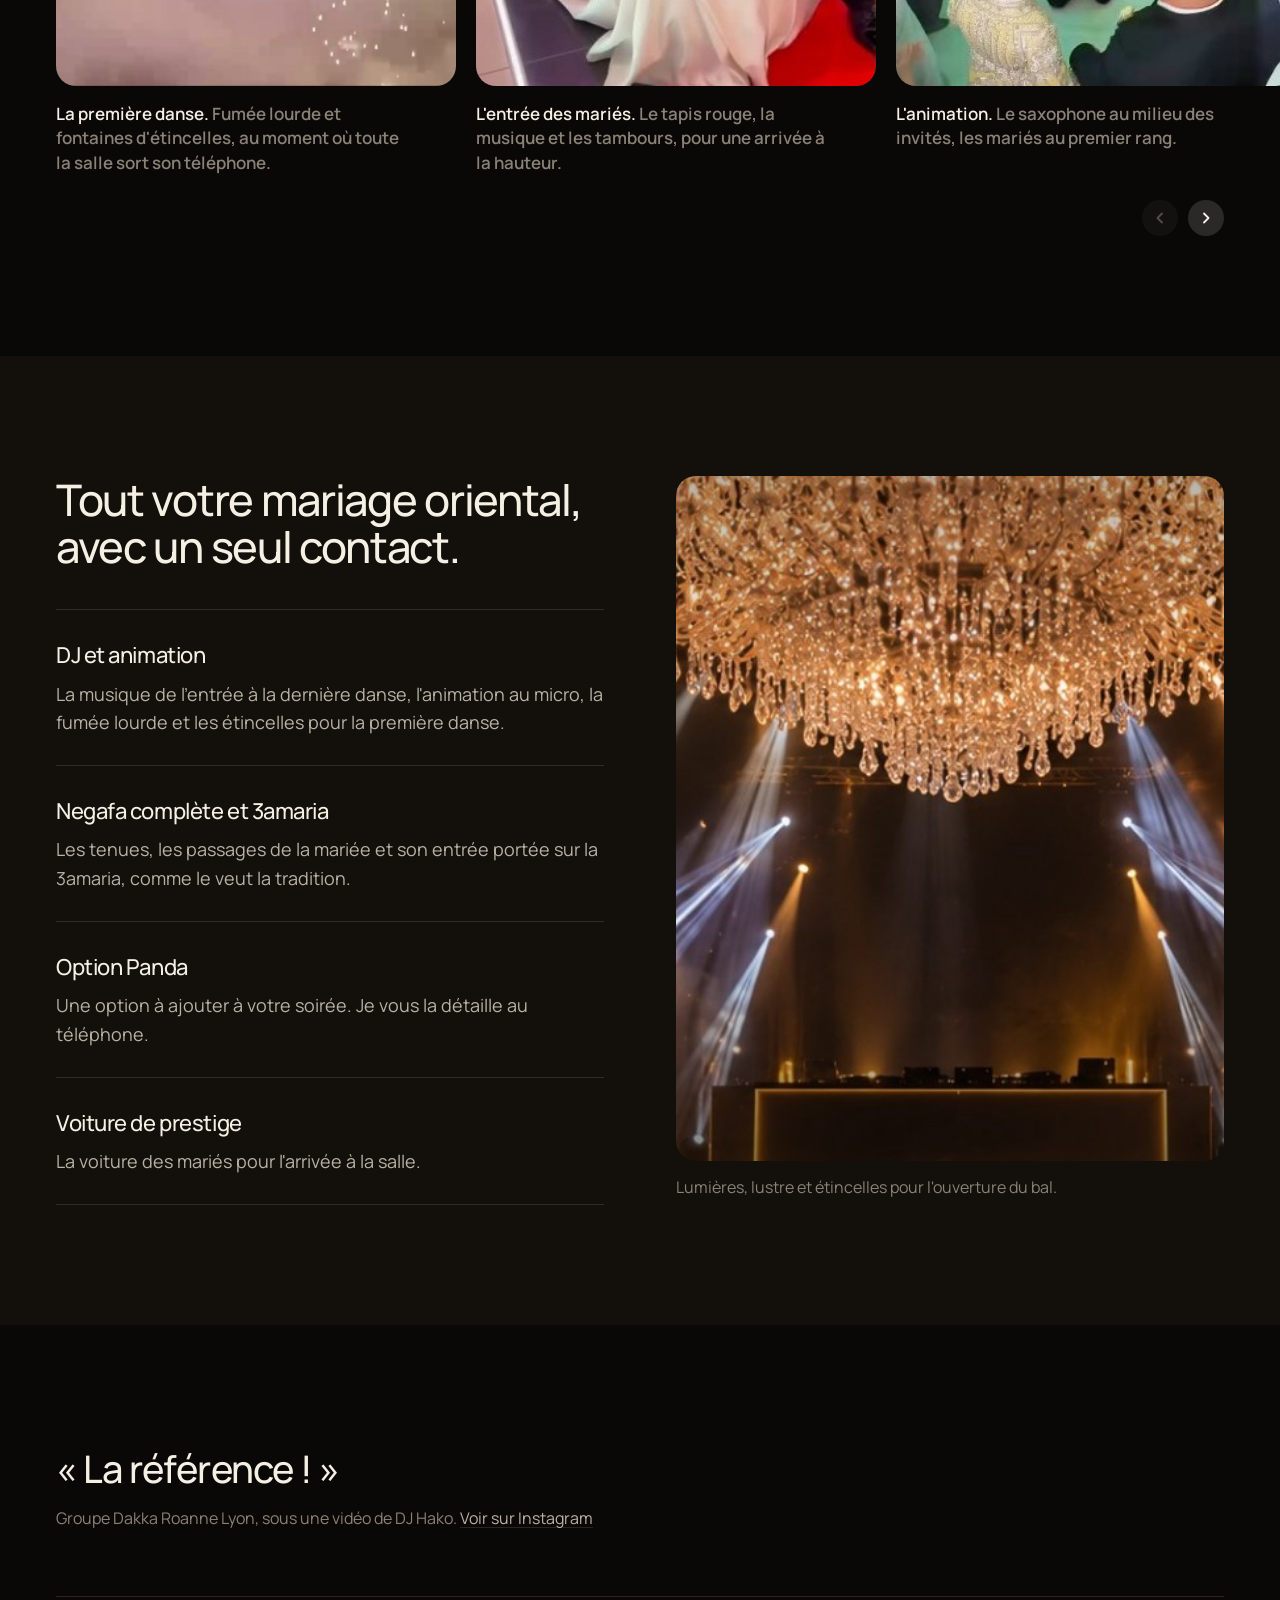
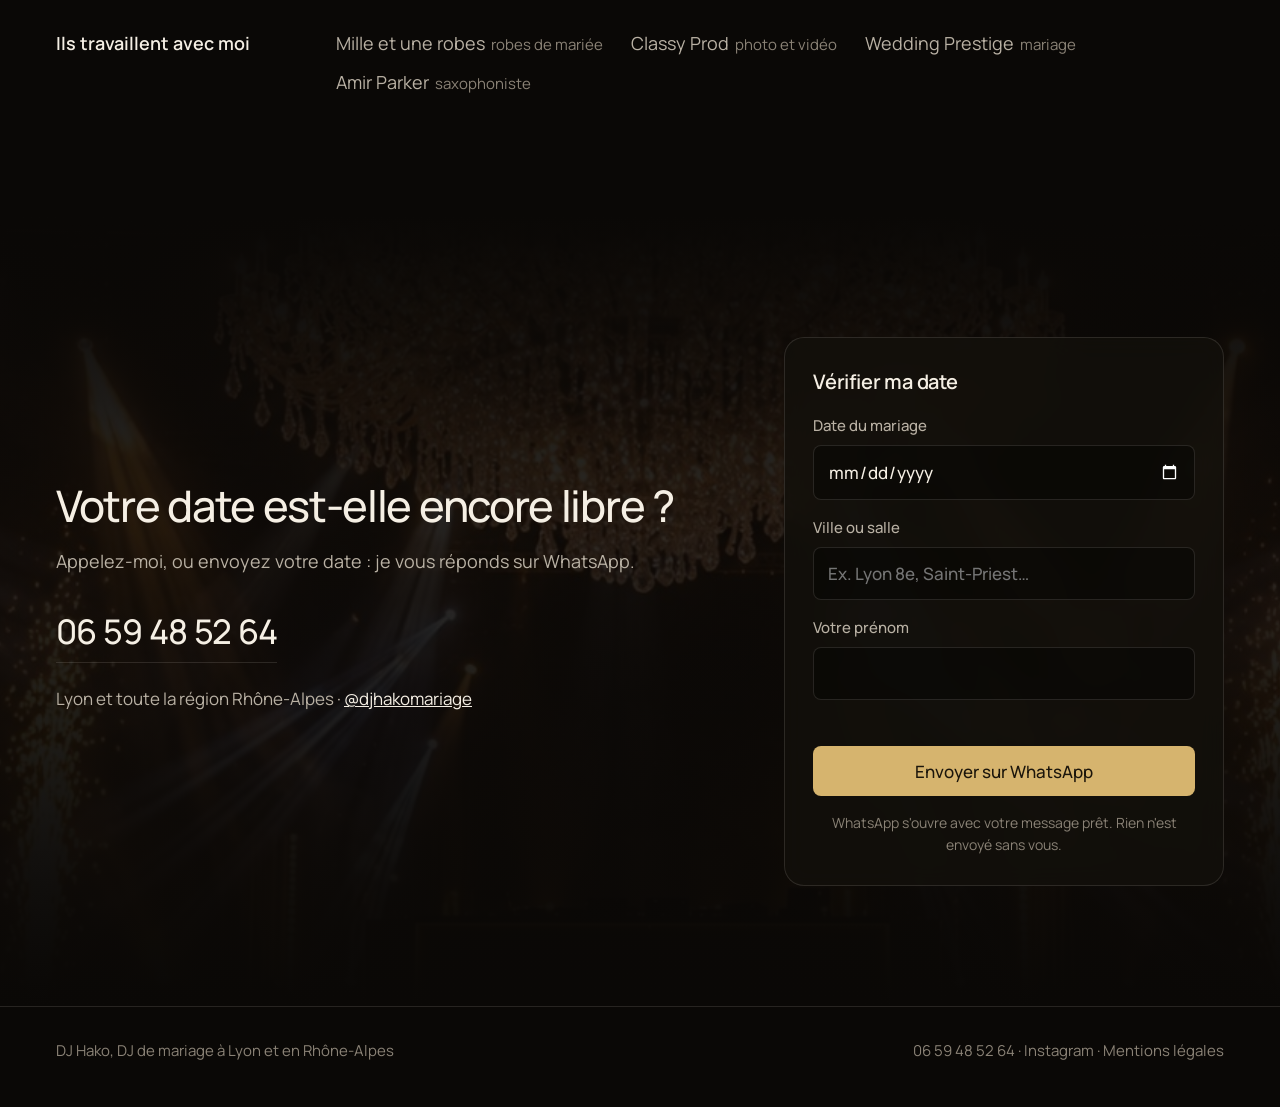
==== commit 6ac91f95: "Accueil : fond d'ambiance sur toute la largeur en grand écran platines-large.jpg est noire sur sa mo" ====
--- a/index.html
+++ b/index.html
@@ -59,6 +59,13 @@
 .accueil .photo{position:absolute;inset:0;z-index:-1}
 .accueil .photo img{width:100%;height:100%;object-fit:cover;object-position:80% 60%}
 .accueil .photo::after{content:"";position:absolute;inset:0;background:linear-gradient(90deg,rgba(10,8,6,.85) 0%,rgba(10,8,6,.55) 35%,rgba(10,8,6,0) 60%),linear-gradient(0deg,var(--noir) 0%,rgba(10,8,6,0) 22%)}
+@media(min-width:761px){
+  .accueil .photo{overflow:hidden}
+  .accueil .photo::before{content:"";position:absolute;inset:-80px;background:url(img/platines.jpg) 60% 30%/cover;filter:blur(46px) brightness(.72) saturate(1.1)}
+  .accueil .photo picture{position:absolute;inset:0;display:block}
+  .accueil .photo img{-webkit-mask-image:linear-gradient(90deg,transparent 40%,#000 60%);mask-image:linear-gradient(90deg,transparent 40%,#000 60%)}
+  .accueil .photo::after{background:linear-gradient(90deg,rgba(10,8,6,.62) 0%,rgba(10,8,6,.48) 40%,rgba(10,8,6,0) 66%),linear-gradient(0deg,var(--noir) 0%,rgba(10,8,6,0) 22%)}
+}
 .accueil .texte{max-width:540px;padding:120px 0}
 .lieu{color:var(--or);font-size:16px;font-weight:500;margin-bottom:18px}
 .accueil h1{margin-bottom:22px}
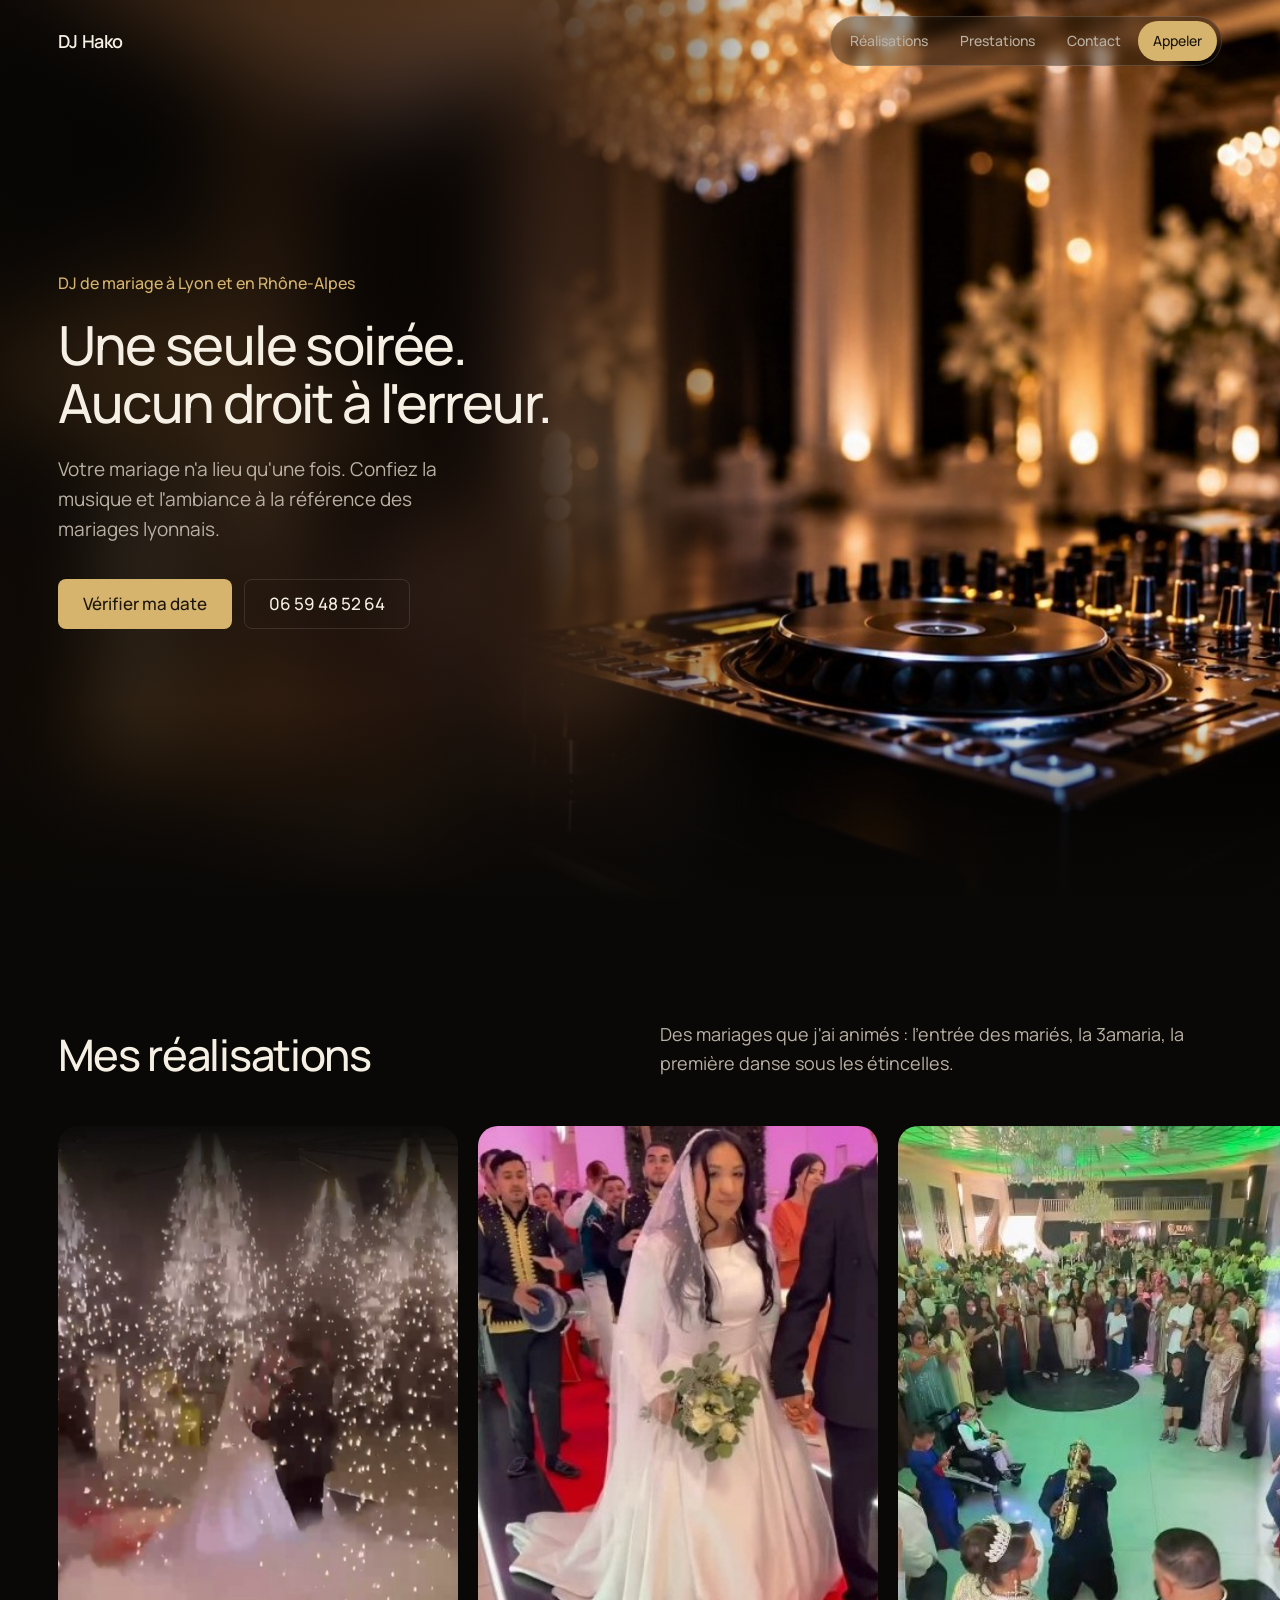
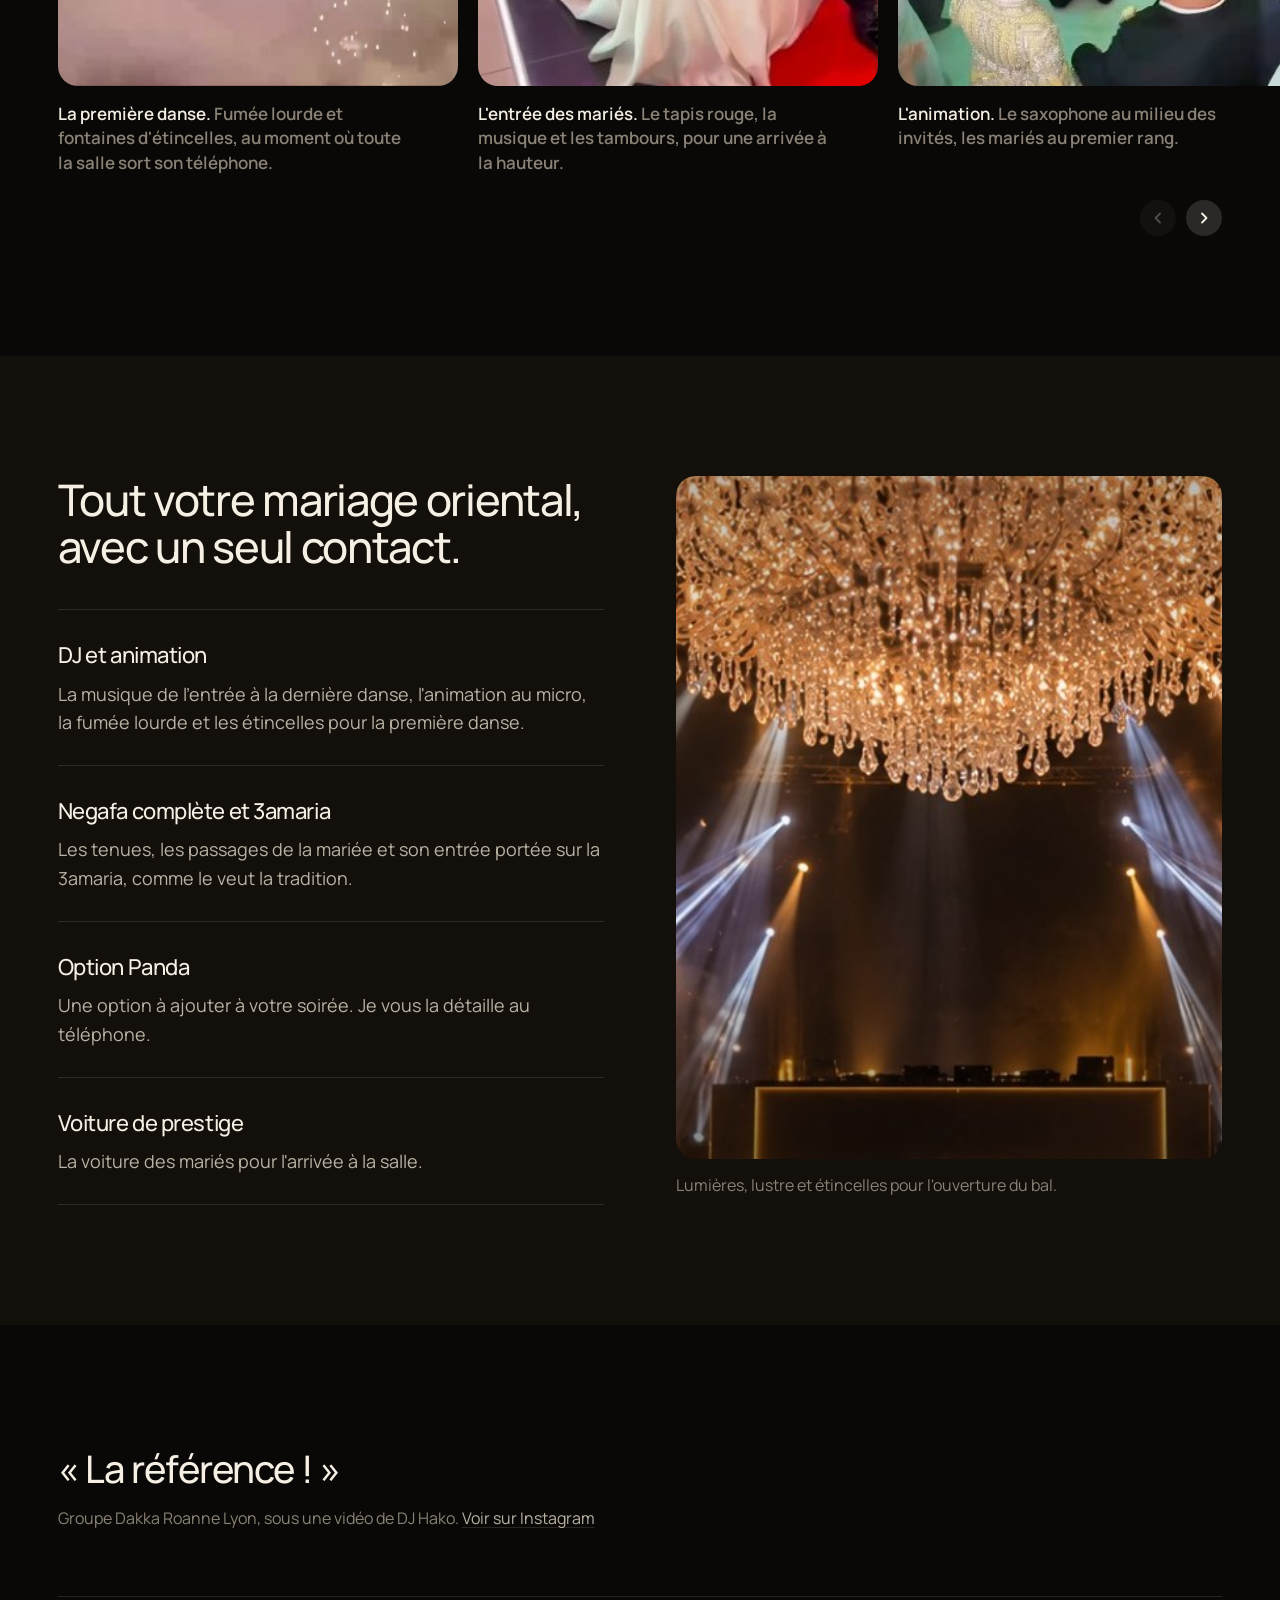
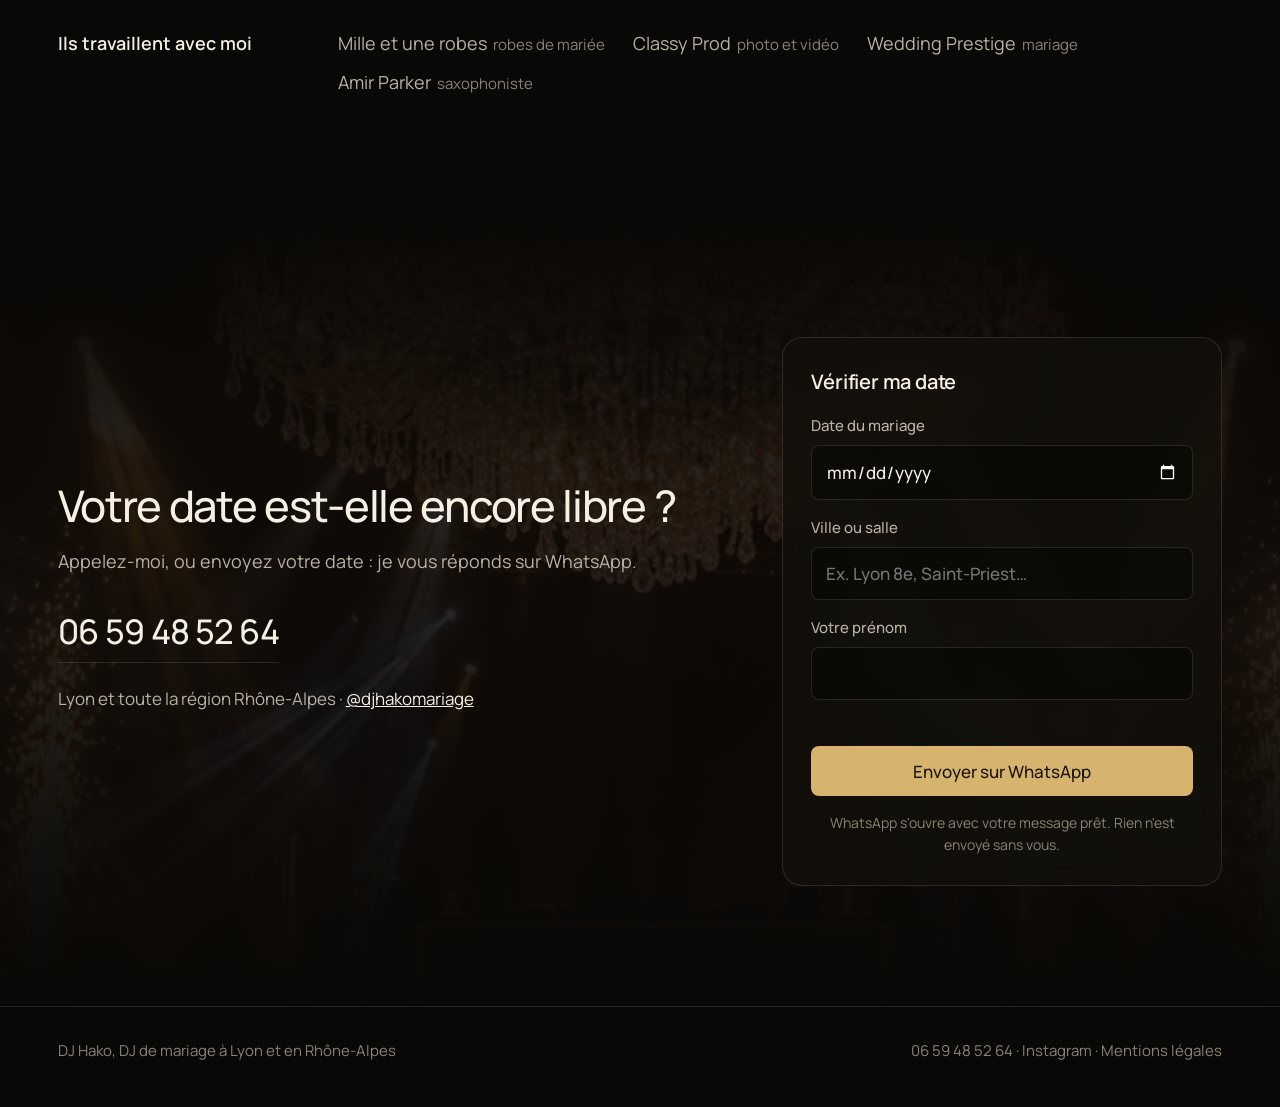
==== commit ef73212f: "Logo, menu et textes calés sur le bord gauche de l'écran Co-Authored-By: Claude Opus 5.5 <noreply@an" ====
--- a/index.html
+++ b/index.html
@@ -28,8 +28,9 @@
 body{background:var(--noir);color:var(--blanc);font-family:"Manrope",system-ui,sans-serif;font-size:18px;line-height:1.6;-webkit-font-smoothing:antialiased;overflow-x:hidden}
 img,video{display:block;max-width:100%}
 a{color:inherit}
-.cadre{width:min(1240px,100% - 40px);margin-inline:auto}
-@media(min-width:760px){.cadre{width:min(1240px,100% - 112px)}}
+.cadre{margin-inline:var(--marge)}
+:root{--marge:20px}
+@media(min-width:760px){:root{--marge:clamp(40px,4.5vw,80px)}}
 h1,h2{font-weight:500;letter-spacing:-.03em;line-height:1.08}
 h1{font-size:clamp(36px,4.6vw,54px)}
 h2{font-size:clamp(30px,3.4vw,44px)}
@@ -86,8 +87,7 @@
 @media(max-width:860px){.entree-section{grid-template-columns:1fr;gap:16px;margin-bottom:36px}}
 
 /* Réalisations : carrousel vidéo façon Apple */
-.carrousel{display:flex;gap:20px;overflow-x:auto;scroll-snap-type:x mandatory;scrollbar-width:none;padding-inline:max(20px,calc((100vw - 1240px)/2));scroll-padding-inline:max(20px,calc((100vw - 1240px)/2))}
-@media(min-width:760px){.carrousel{padding-inline:max(56px,calc((100vw - 1240px)/2));scroll-padding-inline:max(56px,calc((100vw - 1240px)/2))}}
+.carrousel{display:flex;gap:20px;overflow-x:auto;scroll-snap-type:x mandatory;scrollbar-width:none;padding-inline:var(--marge);scroll-padding-inline:var(--marge)}
 .carrousel::-webkit-scrollbar{display:none}
 .carte{flex:0 0 auto;width:min(400px,78vw);scroll-snap-align:start}
 .carte .media{position:relative;aspect-ratio:4/5.6;border-radius:20px;overflow:hidden;background:var(--noir-3)}
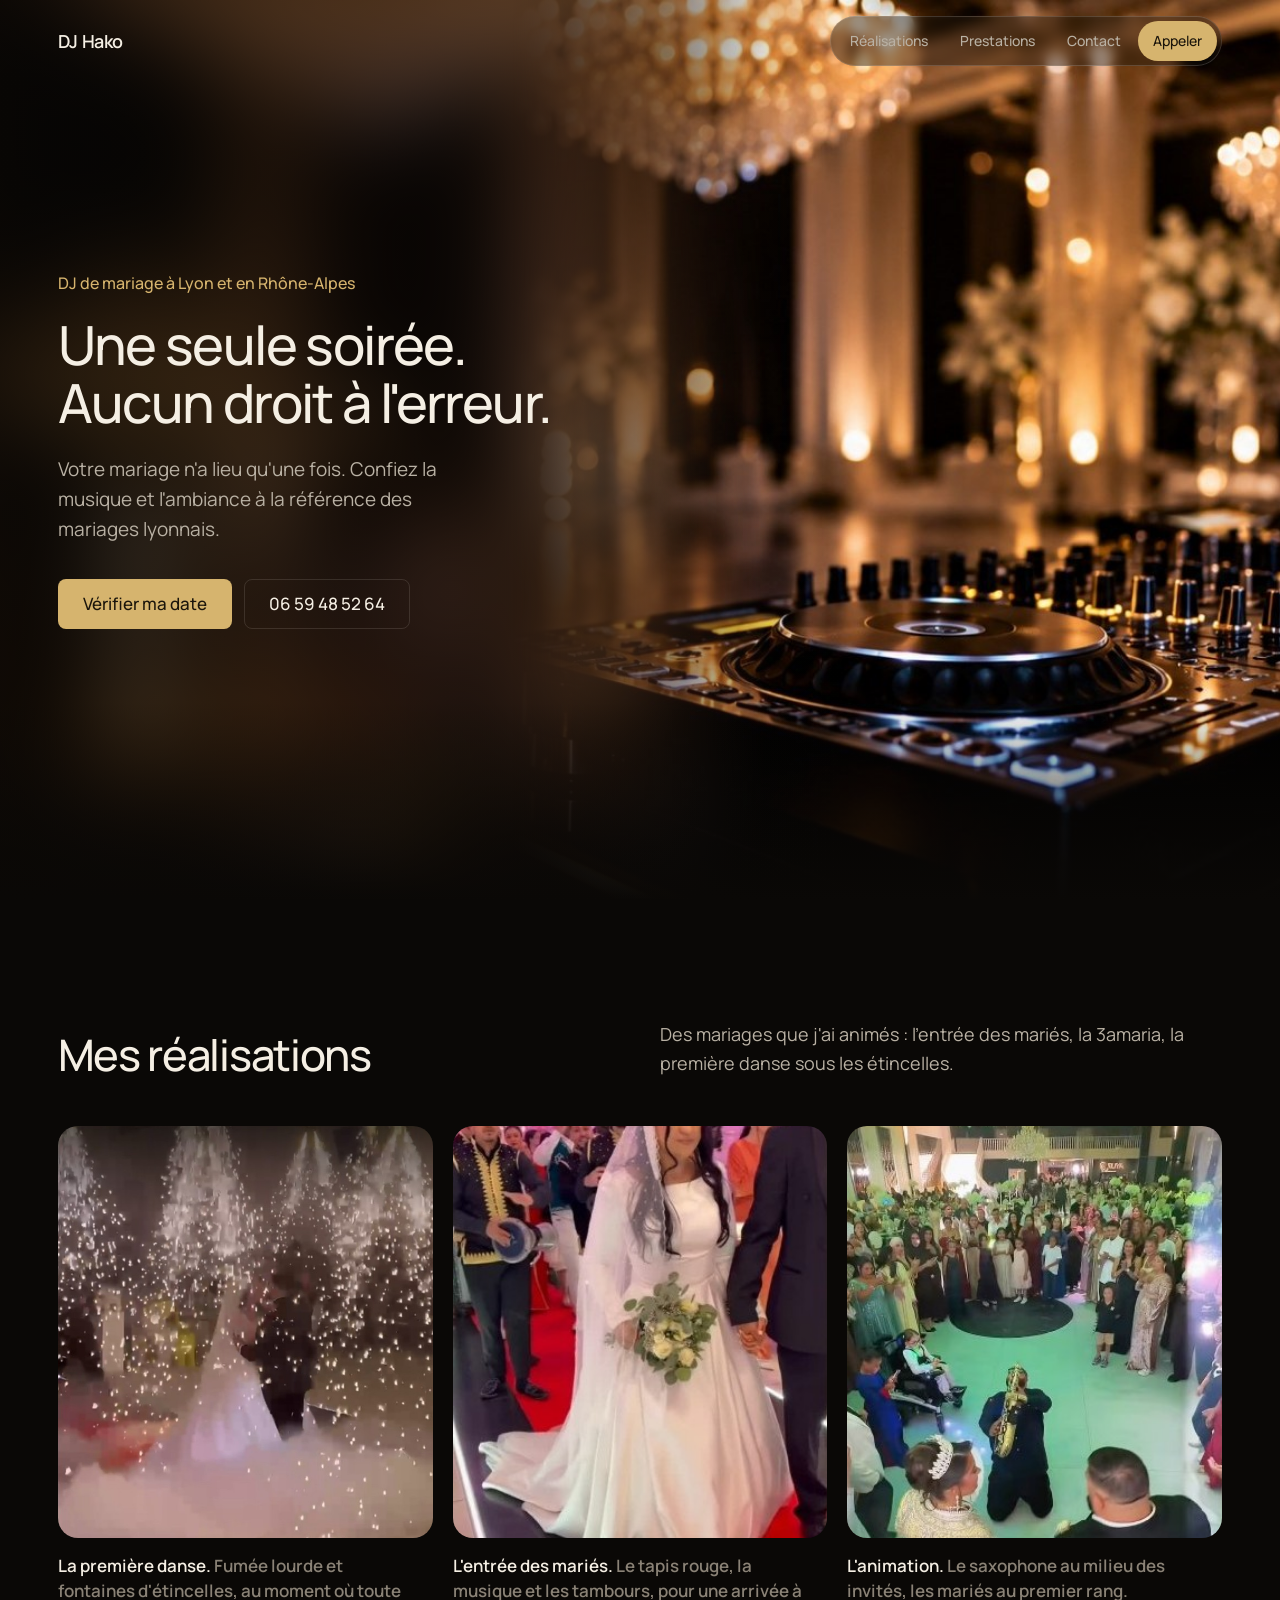
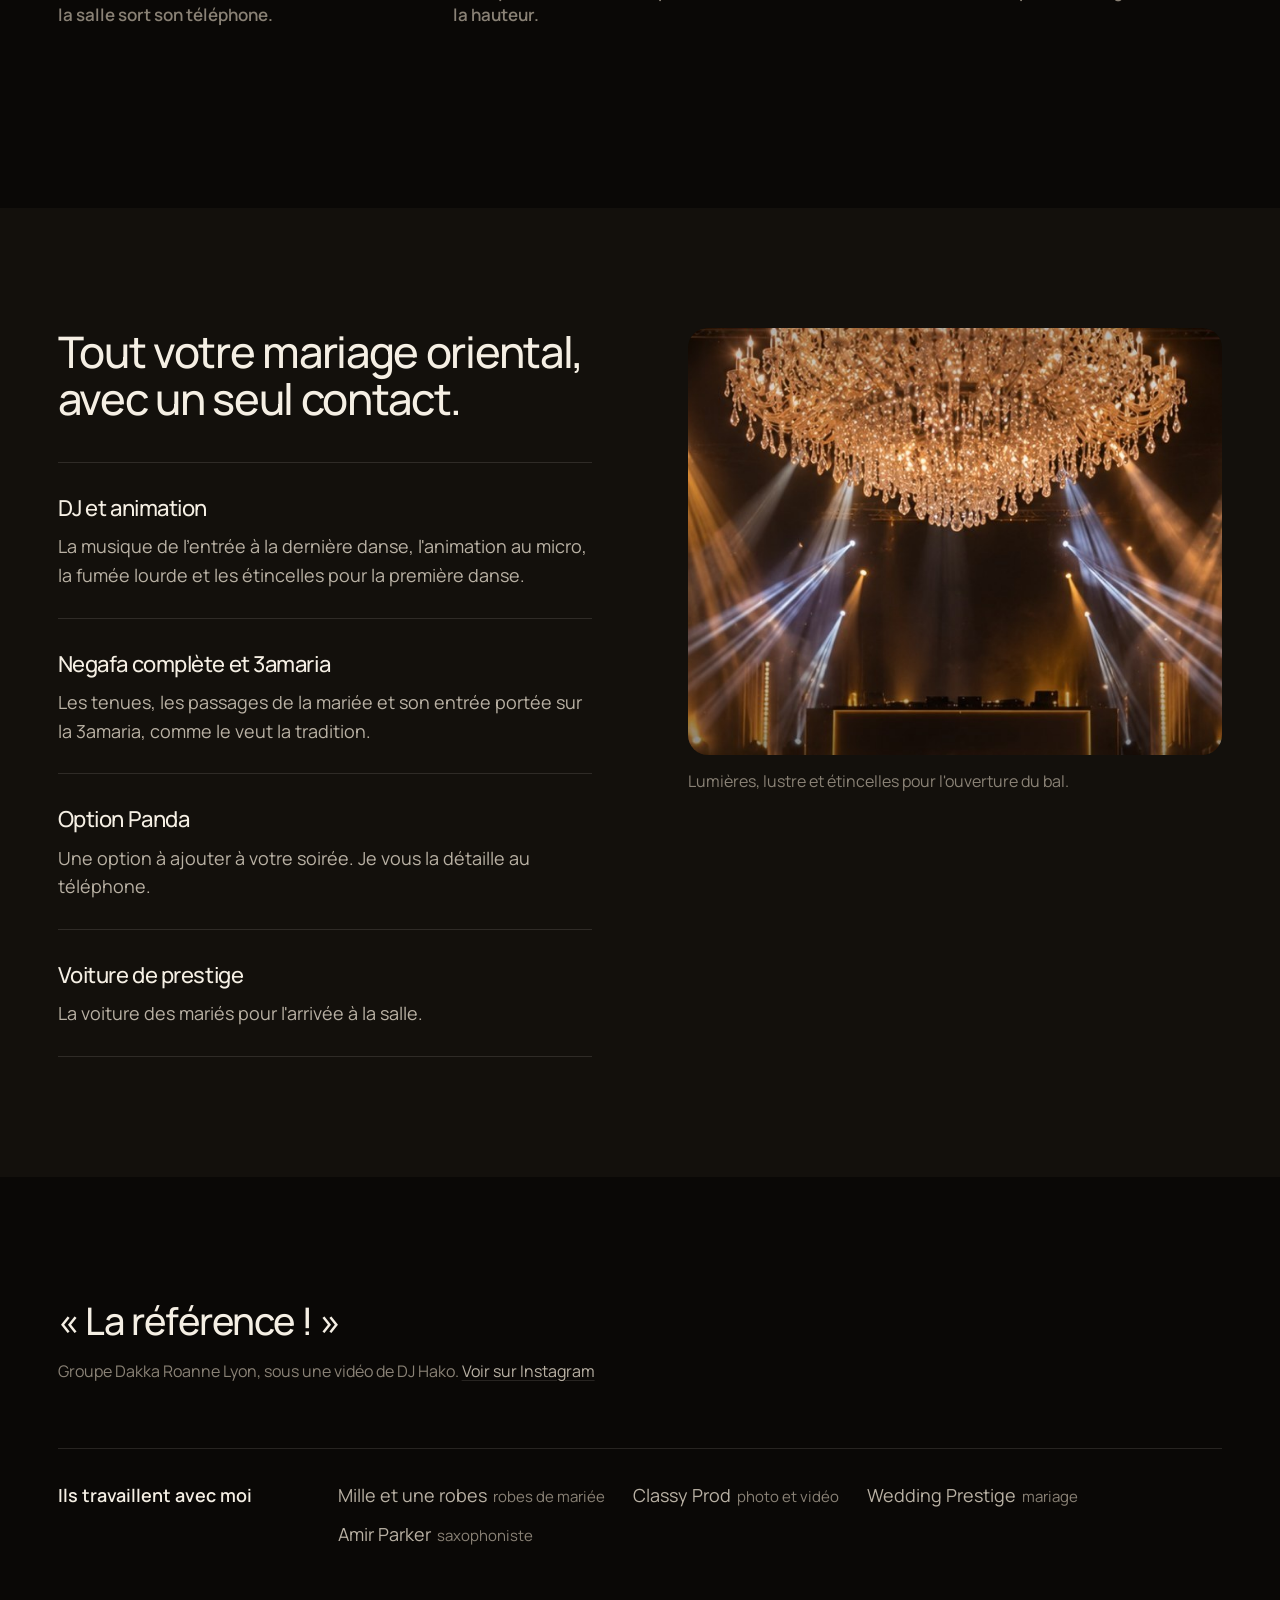
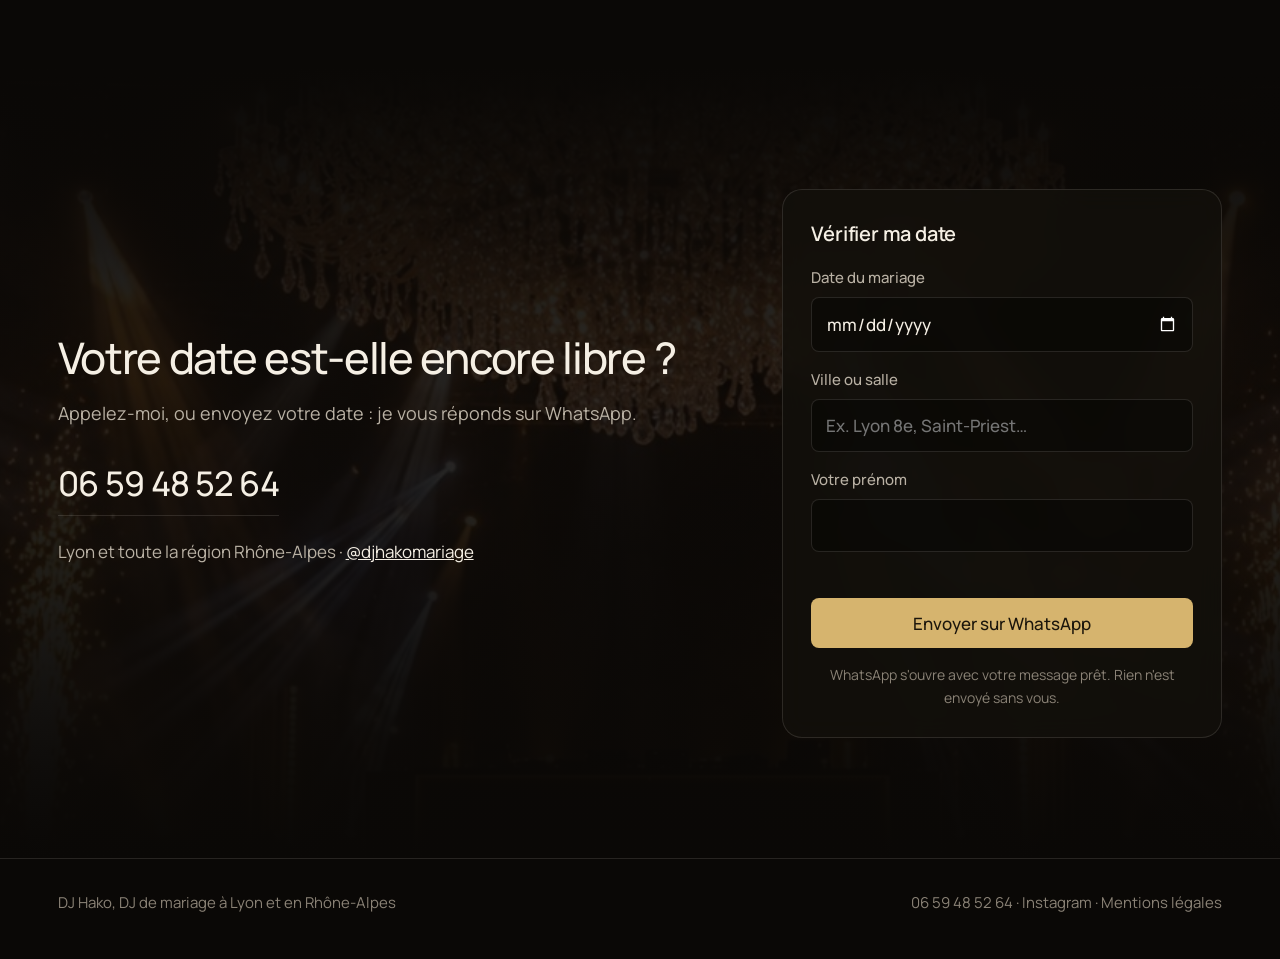
==== commit 70e4f9af: "Grands écrans : réalisations sur toute la largeur, image des prestations moins haute Co-Authored-By:" ====
--- a/index.html
+++ b/index.html
@@ -17,7 +17,13 @@
 <script type="application/ld+json">
 {"@context":"https://schema.org","@type":"LocalBusiness","name":"DJ Hako","description":"DJ et animation de mariage, negafa complète, 3amaria, option Panda et voiture de prestige.","telephone":"+33659485264","areaServed":["Lyon","Rhône-Alpes"],"image":"img/platines.jpg","sameAs":["https://www.instagram.com/djhakomariage/"]}
 </script>
-<style>
+<style>:root{--u:1px}
+@media(min-width:1600px){:root{--u:1.12px}}
+@media(min-width:1850px){:root{--u:1.28px}}
+@media(min-width:2150px){:root{--u:1.45px}}
+@media(min-width:2500px){:root{--u:1.7px}}
+@media(min-width:3000px){:root{--u:2px}}
+
 :root{
   --noir:#0a0806; --noir-2:#13100c; --noir-3:#1c1813;
   --blanc:#f5efe4; --gris:#b9b1a4; --gris-2:#8a8276; --filet:rgba(245,239,228,.12);
@@ -25,18 +31,18 @@
 }
 *{box-sizing:border-box;margin:0;padding:0}
 html{-webkit-text-size-adjust:100%;scroll-behavior:smooth}
-body{background:var(--noir);color:var(--blanc);font-family:"Manrope",system-ui,sans-serif;font-size:18px;line-height:1.6;-webkit-font-smoothing:antialiased;overflow-x:hidden}
+body{background:var(--noir);color:var(--blanc);font-family:"Manrope",system-ui,sans-serif;font-size:calc(18*var(--u));line-height:1.6;-webkit-font-smoothing:antialiased;overflow-x:hidden}
 img,video{display:block;max-width:100%}
 a{color:inherit}
 .cadre{margin-inline:var(--marge)}
-:root{--marge:20px}
-@media(min-width:760px){:root{--marge:clamp(40px,4.5vw,80px)}}
+:root{--marge:calc(20*var(--u))}
+@media(min-width:760px){:root{--marge:clamp(calc(40*var(--u)),4.5vw,calc(80*var(--u)))}}
 h1,h2{font-weight:500;letter-spacing:-.03em;line-height:1.08}
-h1{font-size:clamp(36px,4.6vw,54px)}
-h2{font-size:clamp(30px,3.4vw,44px)}
+h1{font-size:clamp(calc(36*var(--u)),4.6vw,calc(54*var(--u)))}
+h2{font-size:clamp(calc(30*var(--u)),3.4vw,calc(44*var(--u)))}
 p{max-width:62ch}
 
-.bouton{display:inline-flex;align-items:center;justify-content:center;gap:10px;min-height:50px;padding:0 24px;border-radius:8px;font:500 17px/1 "Manrope",sans-serif;text-decoration:none;white-space:nowrap;cursor:pointer;border:1px solid transparent;transition:background .2s,border-color .2s,color .2s}
+.bouton{display:inline-flex;align-items:center;justify-content:center;gap:calc(10*var(--u));min-height:calc(50*var(--u));padding:0 calc(24*var(--u));border-radius:calc(8*var(--u));font:500 calc(17*var(--u))/1 "Manrope",sans-serif;text-decoration:none;white-space:nowrap;cursor:pointer;border:1px solid transparent;transition:background .2s,border-color .2s,color .2s}
 .bouton.plein{background:var(--or);color:#1b150b}
 .bouton.plein:hover{background:#e4c584}
 .bouton.discret{color:var(--blanc);border-color:var(--filet)}
@@ -44,12 +50,12 @@
 html.samsung .bouton.plein{background:#16110a;color:var(--or);border-color:var(--or)}
 
 /* Barre */
-.entete{position:fixed;top:16px;left:0;right:0;z-index:20}
+.entete{position:fixed;top:calc(16*var(--u));left:0;right:0;z-index:20}
 .entete .cadre{display:flex;justify-content:space-between;align-items:center}
-.logo{font-weight:600;font-size:18px;letter-spacing:-.02em;text-decoration:none}
-.nav{display:flex;gap:2px;padding:4px;border-radius:999px;background:rgba(19,16,12,.6);border:1px solid var(--filet);backdrop-filter:blur(14px);-webkit-backdrop-filter:blur(14px)}
+.logo{font-weight:600;font-size:calc(18*var(--u));letter-spacing:-.02em;text-decoration:none}
+.nav{display:flex;gap:2px;padding:calc(4*var(--u));border-radius:calc(999*var(--u));background:rgba(19,16,12,.6);border:1px solid var(--filet);backdrop-filter:blur(calc(14*var(--u)));-webkit-backdrop-filter:blur(calc(14*var(--u)))}
 .nav.verre-liquide{background:rgba(19,16,12,.4)}
-.nav a{font-size:14px;font-weight:500;text-decoration:none;color:var(--gris);padding:9px 15px;border-radius:999px;transition:color .2s,background .2s}
+.nav a{font-size:calc(14*var(--u));font-weight:500;text-decoration:none;color:var(--gris);padding:calc(9*var(--u)) calc(15*var(--u));border-radius:calc(999*var(--u));transition:color .2s,background .2s}
 .nav a:hover{color:var(--blanc)}
 .nav a.appel{color:#1b150b;background:var(--or)}
 html.samsung .nav a.appel{background:transparent;color:var(--or)}
@@ -62,99 +68,107 @@
 .accueil .photo::after{content:"";position:absolute;inset:0;background:linear-gradient(90deg,rgba(10,8,6,.85) 0%,rgba(10,8,6,.55) 35%,rgba(10,8,6,0) 60%),linear-gradient(0deg,var(--noir) 0%,rgba(10,8,6,0) 22%)}
 @media(min-width:761px){
   .accueil .photo{overflow:hidden}
-  .accueil .photo::before{content:"";position:absolute;inset:-80px;background:url(img/platines.jpg) 60% 30%/cover;filter:blur(46px) brightness(.72) saturate(1.1)}
+  .accueil .photo::before{content:"";position:absolute;inset:-80px;background:url(img/platines.jpg) 60% 30%/cover;filter:blur(calc(46*var(--u))) brightness(.72) saturate(1.1)}
   .accueil .photo picture{position:absolute;inset:0;display:block}
   .accueil .photo img{-webkit-mask-image:linear-gradient(90deg,transparent 40%,#000 60%);mask-image:linear-gradient(90deg,transparent 40%,#000 60%)}
   .accueil .photo::after{background:linear-gradient(90deg,rgba(10,8,6,.62) 0%,rgba(10,8,6,.48) 40%,rgba(10,8,6,0) 66%),linear-gradient(0deg,var(--noir) 0%,rgba(10,8,6,0) 22%)}
 }
-.accueil .texte{max-width:540px;padding:120px 0}
-.lieu{color:var(--or);font-size:16px;font-weight:500;margin-bottom:18px}
-.accueil h1{margin-bottom:22px}
-.accueil p.intro{color:var(--gris);font-size:19px;margin-bottom:34px;max-width:34ch}
-.actions{display:flex;gap:12px;flex-wrap:wrap}
+.accueil .texte{max-width:calc(540*var(--u));padding:calc(120*var(--u)) 0}
+.lieu{color:var(--or);font-size:calc(16*var(--u));font-weight:500;margin-bottom:calc(18*var(--u))}
+.accueil h1{margin-bottom:calc(22*var(--u))}
+.accueil p.intro{color:var(--gris);font-size:calc(19*var(--u));margin-bottom:calc(34*var(--u));max-width:34ch}
+.actions{display:flex;gap:calc(12*var(--u));flex-wrap:wrap}
 @media(max-width:760px){
   .accueil{align-items:flex-end}
   .accueil .photo{bottom:auto;height:60%}
   .accueil .photo::after{background:linear-gradient(0deg,var(--noir) 0%,rgba(10,8,6,.2) 50%,rgba(10,8,6,0) 100%)}
-  .accueil .texte{padding:0 0 56px}
-  .actions .bouton{flex:1;padding:0 12px}
+  .accueil .texte{padding:0 0 calc(56*var(--u))}
+  .actions .bouton{flex:1;padding:0 calc(12*var(--u))}
 }
 
-section{padding:120px 0}
-@media(max-width:760px){section{padding:80px 0}}
-.entree-section{display:grid;grid-template-columns:1fr 1fr;gap:40px;align-items:end;margin-bottom:48px}
+section{padding:calc(120*var(--u)) 0}
+@media(max-width:760px){section{padding:calc(80*var(--u)) 0}}
+.entree-section{display:grid;grid-template-columns:1fr 1fr;gap:calc(40*var(--u));align-items:end;margin-bottom:calc(48*var(--u))}
 .entree-section p{color:var(--gris)}
-@media(max-width:860px){.entree-section{grid-template-columns:1fr;gap:16px;margin-bottom:36px}}
+@media(max-width:860px){.entree-section{grid-template-columns:1fr;gap:calc(16*var(--u));margin-bottom:calc(36*var(--u))}}
 
 /* Réalisations : carrousel vidéo façon Apple */
-.carrousel{display:flex;gap:20px;overflow-x:auto;scroll-snap-type:x mandatory;scrollbar-width:none;padding-inline:var(--marge);scroll-padding-inline:var(--marge)}
+.carrousel{display:flex;gap:calc(20*var(--u));overflow-x:auto;scroll-snap-type:x mandatory;scrollbar-width:none;padding-inline:var(--marge);scroll-padding-inline:var(--marge)}
 .carrousel::-webkit-scrollbar{display:none}
-.carte{flex:0 0 auto;width:min(400px,78vw);scroll-snap-align:start}
-.carte .media{position:relative;aspect-ratio:4/5.6;border-radius:20px;overflow:hidden;background:var(--noir-3)}
+.carte{flex:0 0 auto;width:min(calc(400*var(--u)),78vw);scroll-snap-align:start}
+.carte .media{position:relative;aspect-ratio:4/5.6;border-radius:calc(20*var(--u));overflow:hidden;background:var(--noir-3)}
 .carte .media img,.carte .media video{width:100%;height:100%;object-fit:cover}
-.carte p{margin-top:16px;font-size:17px;font-weight:600;line-height:1.45;color:var(--gris-2);max-width:32ch}
+.carte p{margin-top:calc(16*var(--u));font-size:calc(17*var(--u));font-weight:600;line-height:1.45;color:var(--gris-2);max-width:32ch}
 .carte p b{color:var(--blanc);font-weight:600}
-.commandes{display:flex;justify-content:space-between;align-items:center;margin-top:24px}
-.rond{width:36px;height:36px;border-radius:50%;border:0;display:grid;place-items:center;background:rgba(210,210,215,.16);color:var(--blanc);cursor:pointer;transition:background .2s,opacity .2s}
+.commandes{display:flex;justify-content:space-between;align-items:center;margin-top:calc(24*var(--u))}
+.rond{width:calc(36*var(--u));height:calc(36*var(--u));border-radius:50%;border:0;display:grid;place-items:center;background:rgba(210,210,215,.16);color:var(--blanc);cursor:pointer;transition:background .2s,opacity .2s}
 .rond:hover{background:rgba(210,210,215,.28)}
 .rond:disabled{opacity:.3;cursor:default}
-.rond svg{width:16px;height:16px}
-.lecture{width:38px;height:38px}
+.rond svg{width:calc(16*var(--u));height:calc(16*var(--u))}
+.lecture{width:calc(38*var(--u));height:calc(38*var(--u))}
 .lecture[hidden]{display:none}
-.fleches{display:flex;gap:10px;margin-left:auto}
+.fleches{display:flex;gap:calc(10*var(--u));margin-left:auto}
 
 /* Prestations */
 .prestations{background:var(--noir-2)}
-.offre{display:grid;grid-template-columns:1fr 1fr;gap:72px;align-items:start}
+.offre{display:grid;grid-template-columns:1fr 1fr;gap:calc(72*var(--u));align-items:start}
 .offre ul{list-style:none;border-top:1px solid var(--filet)}
-.offre li{padding:28px 0;border-bottom:1px solid var(--filet)}
-.offre li h3{font-size:22px;font-weight:500;letter-spacing:-.02em;margin-bottom:6px}
-.offre li p{color:var(--gris);font-size:18px}
-.offre figure{position:sticky;top:100px}
-.offre figure img{width:100%;aspect-ratio:4/5;object-fit:cover;border-radius:20px}
-.offre figcaption{margin-top:14px;font-size:16px;color:var(--gris-2)}
-@media(max-width:860px){.offre{grid-template-columns:1fr;gap:40px}.offre figure{position:static}}
+.offre li{padding:calc(28*var(--u)) 0;border-bottom:1px solid var(--filet)}
+.offre li h3{font-size:calc(22*var(--u));font-weight:500;letter-spacing:-.02em;margin-bottom:calc(6*var(--u))}
+.offre li p{color:var(--gris);font-size:calc(18*var(--u))}
+.offre figure{position:sticky;top:calc(100*var(--u))}
+.offre figure img{width:100%;aspect-ratio:4/5;object-fit:cover;border-radius:calc(20*var(--u))}
+.offre figcaption{margin-top:calc(14*var(--u));font-size:calc(16*var(--u));color:var(--gris-2)}
+@media(max-width:860px){.offre{grid-template-columns:1fr;gap:calc(40*var(--u))}.offre figure{position:static}}
 
 /* Confiance */
-.confiance .citation{font-size:clamp(26px,3vw,38px);font-weight:500;letter-spacing:-.025em;line-height:1.25;max-width:24ch;margin-bottom:14px}
-.confiance .source{color:var(--gris-2);font-size:16px;margin-bottom:64px}
-.confiance .source a{color:var(--gris);text-decoration-color:var(--filet);text-underline-offset:3px}
-.partenaires{display:grid;grid-template-columns:240px 1fr;gap:40px;border-top:1px solid var(--filet);padding-top:32px}
-.partenaires h3{font-size:18px;font-weight:600}
-.partenaires ul{list-style:none;display:flex;flex-wrap:wrap;gap:10px 28px}
-.partenaires li a{text-decoration:none;color:var(--gris);font-size:18px}
+.confiance .citation{font-size:clamp(calc(26*var(--u)),3vw,calc(38*var(--u)));font-weight:500;letter-spacing:-.025em;line-height:1.25;max-width:24ch;margin-bottom:calc(14*var(--u))}
+.confiance .source{color:var(--gris-2);font-size:calc(16*var(--u));margin-bottom:calc(64*var(--u))}
+.confiance .source a{color:var(--gris);text-decoration-color:var(--filet);text-underline-offset:calc(3*var(--u))}
+.partenaires{display:grid;grid-template-columns:calc(240*var(--u)) 1fr;gap:calc(40*var(--u));border-top:1px solid var(--filet);padding-top:calc(32*var(--u))}
+.partenaires h3{font-size:calc(18*var(--u));font-weight:600}
+.partenaires ul{list-style:none;display:flex;flex-wrap:wrap;gap:calc(10*var(--u)) calc(28*var(--u))}
+.partenaires li a{text-decoration:none;color:var(--gris);font-size:calc(18*var(--u))}
 .partenaires li a:hover{color:var(--blanc)}
-.partenaires li span{color:var(--gris-2);font-size:15px;margin-left:6px}
-@media(max-width:760px){.partenaires{grid-template-columns:1fr;gap:16px}.partenaires ul{flex-direction:column}}
+.partenaires li span{color:var(--gris-2);font-size:calc(15*var(--u));margin-left:calc(6*var(--u))}
+@media(max-width:760px){.partenaires{grid-template-columns:1fr;gap:calc(16*var(--u))}.partenaires ul{flex-direction:column}}
 
 /* Contact */
 .contact{position:relative;isolation:isolate;overflow:hidden;background:var(--noir)}
 .contact .fond{position:absolute;inset:0;z-index:-1}
 .contact .fond img{width:100%;height:100%;object-fit:cover;opacity:.32}
 .contact .fond::after{content:"";position:absolute;inset:0;background:linear-gradient(180deg,var(--noir) 0%,rgba(10,8,6,.55) 40%,var(--noir) 100%)}
-.contact .grille{display:grid;grid-template-columns:1fr 440px;gap:72px;align-items:center}
-.contact h2{margin-bottom:18px}
-.contact .grille>div>p{color:var(--gris);margin-bottom:28px}
-.tel{font-size:clamp(26px,3vw,34px);font-weight:500;letter-spacing:-.02em;text-decoration:none;display:inline-block;border-bottom:1px solid var(--filet);padding-bottom:4px}
+.contact .grille{display:grid;grid-template-columns:1fr calc(440*var(--u));gap:calc(72*var(--u));align-items:center}
+.contact h2{margin-bottom:calc(18*var(--u))}
+.contact .grille>div>p{color:var(--gris);margin-bottom:calc(28*var(--u))}
+.tel{font-size:clamp(calc(26*var(--u)),3vw,calc(34*var(--u)));font-weight:500;letter-spacing:-.02em;text-decoration:none;display:inline-block;border-bottom:1px solid var(--filet);padding-bottom:calc(4*var(--u))}
 .tel:hover{border-color:var(--or)}
-.coord{margin-top:22px;color:var(--gris);font-size:17px}
+.coord{margin-top:calc(22*var(--u));color:var(--gris);font-size:calc(17*var(--u))}
 .coord a{color:var(--blanc)}
-form{background:rgba(19,16,12,.82);border:1px solid var(--filet);border-radius:20px;padding:28px;display:grid;gap:16px;backdrop-filter:blur(12px);-webkit-backdrop-filter:blur(12px)}
-form h3{font-size:20px;font-weight:600;letter-spacing:-.01em}
-label{display:grid;gap:7px;font-size:15px;font-weight:500;color:var(--gris)}
-input{font:inherit;font-size:17px;color:var(--blanc);background:rgba(0,0,0,.35);border:1px solid var(--filet);border-radius:8px;padding:12px 14px;width:100%;min-width:0;color-scheme:dark}
+form{background:rgba(19,16,12,.82);border:1px solid var(--filet);border-radius:calc(20*var(--u));padding:calc(28*var(--u));display:grid;gap:calc(16*var(--u));backdrop-filter:blur(calc(12*var(--u)));-webkit-backdrop-filter:blur(calc(12*var(--u)))}
+form h3{font-size:calc(20*var(--u));font-weight:600;letter-spacing:-.01em}
+label{display:grid;gap:calc(7*var(--u));font-size:calc(15*var(--u));font-weight:500;color:var(--gris)}
+input{font:inherit;font-size:calc(17*var(--u));color:var(--blanc);background:rgba(0,0,0,.35);border:1px solid var(--filet);border-radius:calc(8*var(--u));padding:calc(12*var(--u)) calc(14*var(--u));width:100%;min-width:0;color-scheme:dark}
 input:focus{outline:2px solid var(--or);outline-offset:1px;border-color:transparent}
 input[aria-invalid=true]{border-color:#e08a7a}
-.erreur{color:#e9a397;font-size:14px;min-height:1em}
+.erreur{color:#e9a397;font-size:calc(14*var(--u));min-height:1em}
 form .bouton{width:100%}
-form small{color:var(--gris-2);font-size:14px;text-align:center}
-@media(max-width:960px){.contact .grille{grid-template-columns:1fr;gap:44px}}
-
-footer{border-top:1px solid var(--filet);padding:32px 0 44px;color:var(--gris-2);font-size:15px}
-footer .cadre{display:flex;justify-content:space-between;gap:16px;flex-wrap:wrap}
+form small{color:var(--gris-2);font-size:calc(14*var(--u));text-align:center}
+@media(max-width:960px){.contact .grille{grid-template-columns:1fr;gap:calc(44*var(--u))}}
+
+footer{border-top:1px solid var(--filet);padding:calc(32*var(--u)) 0 calc(44*var(--u));color:var(--gris-2);font-size:calc(15*var(--u))}
+footer .cadre{display:flex;justify-content:space-between;gap:calc(16*var(--u));flex-wrap:wrap}
 footer a{text-decoration:none}
 footer a:hover{color:var(--blanc)}
 @media(prefers-reduced-motion:reduce){html{scroll-behavior:auto}*{transition:none!important}}
+
+@media(min-width:1100px){
+  .carte{width:calc((100vw - 2*var(--marge) - 40*var(--u))/3)}
+  .carte .media{aspect-ratio:4/4.4}
+  .offre figure img{aspect-ratio:5/4}
+  .offre{gap:calc(96*var(--u))}
+  .offre li p{max-width:none}
+}
 </style>
 <script>if(/SamsungBrowser/i.test(navigator.userAgent))document.documentElement.classList.add('samsung')</script>
 </head>
@@ -284,6 +298,7 @@
     i=Math.min(cartes.length-1,Math.round(c.scrollLeft/pas()));
     if(c.scrollLeft+c.clientWidth>=c.scrollWidth-4)i=cartes.length-1;
     prec.disabled=c.scrollLeft<4; suiv.disabled=c.scrollLeft+c.clientWidth>=c.scrollWidth-4;
+    document.querySelector('.fleches').style.visibility=c.scrollWidth<=c.clientWidth+4?'hidden':'';
     const v=videos[i]; btn.hidden=!v;
     videos.forEach((x,k)=>{if(x&&k!==i){x.pause();x.currentTime=0}});
     if(v){ if(visible&&!pause&&!v.ended){v.play().catch(()=>{});etat('pause','Mettre en pause')} else if(v.ended){etat('rejouer','Rejouer')} else etat('lecture','Lire la vidéo') }
@@ -294,6 +309,7 @@
     if(pause){v.pause();etat('lecture','Lire la vidéo')}else{v.play();etat('pause','Mettre en pause')}});
   prec.addEventListener('click',()=>c.scrollBy({left:-pas(),behavior:'smooth'}));
   suiv.addEventListener('click',()=>c.scrollBy({left:pas(),behavior:'smooth'}));
+  addEventListener('resize',maj);
   let t;c.addEventListener('scroll',()=>{clearTimeout(t);t=setTimeout(maj,90)},{passive:true});
   new IntersectionObserver(([e])=>{visible=e.isIntersecting;if(!visible)videos.forEach(v=>v&&v.pause());maj()},{threshold:.4}).observe(c);
   maj();
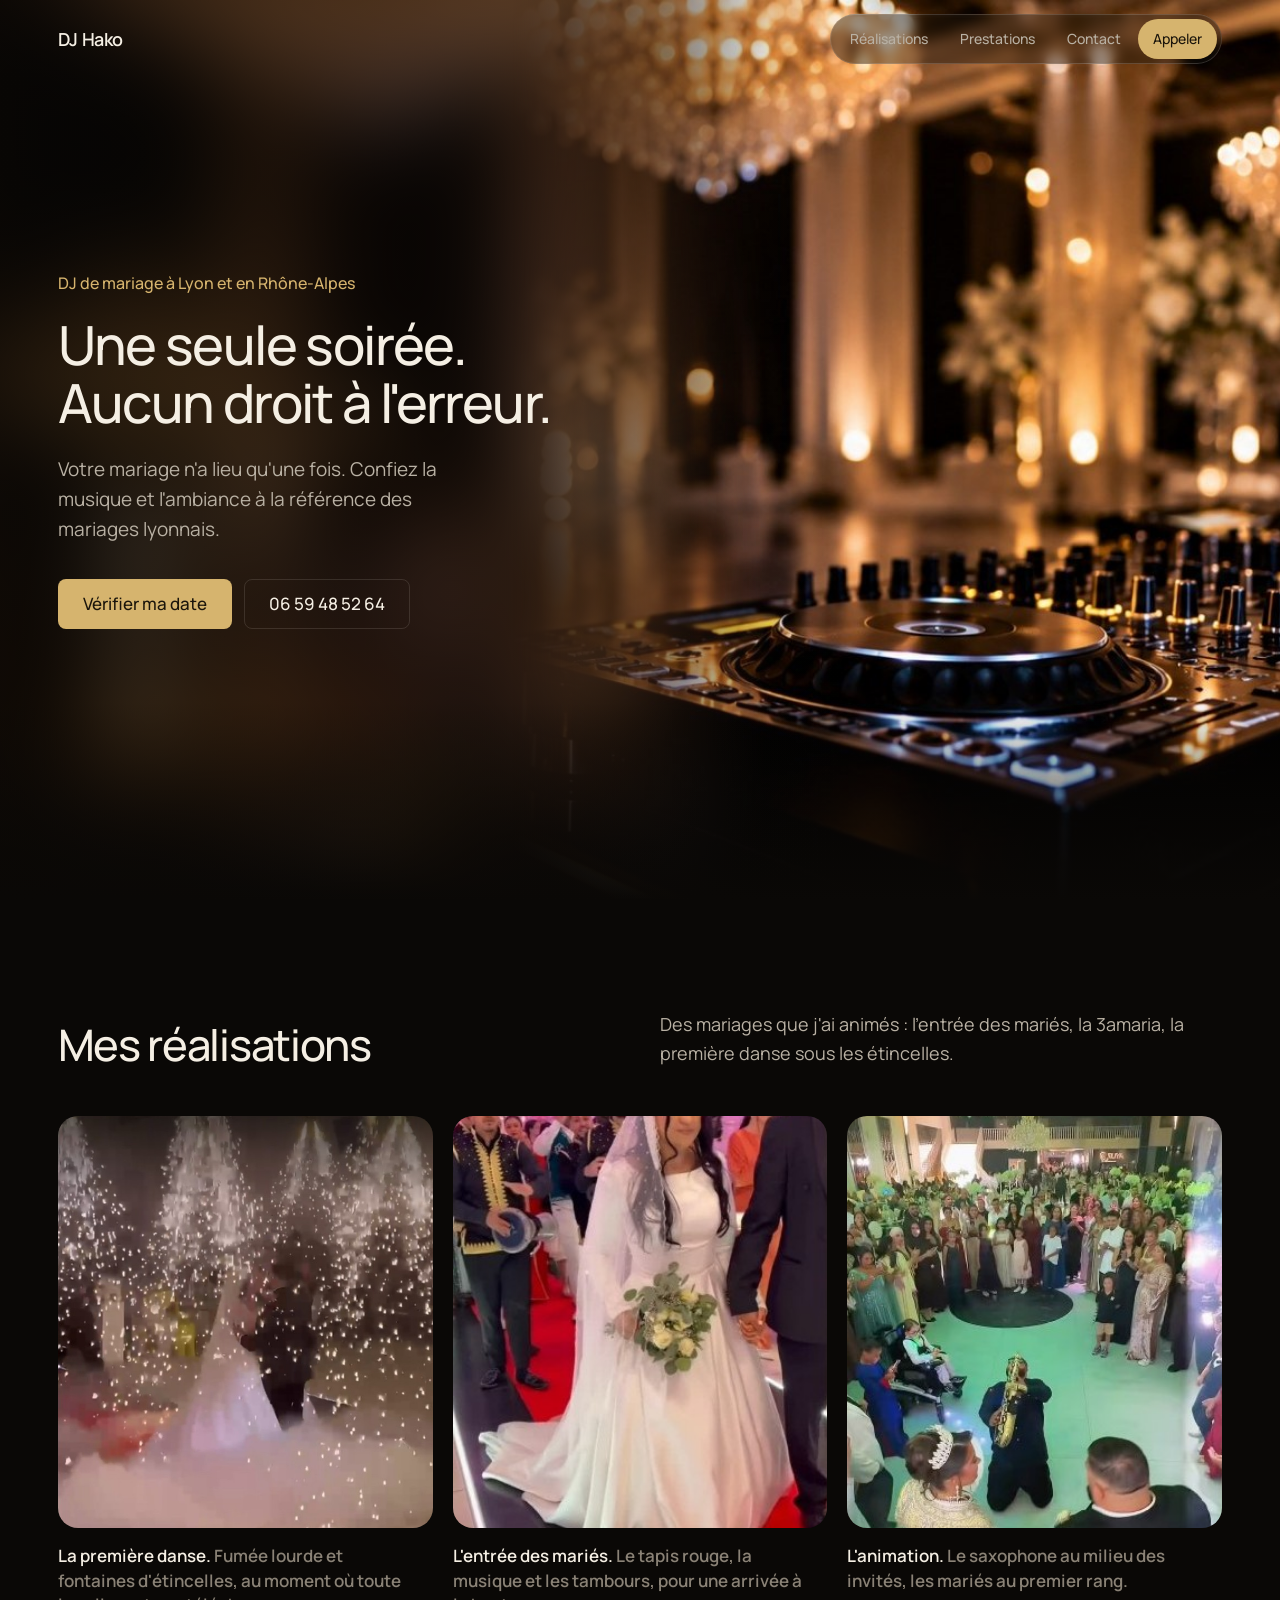
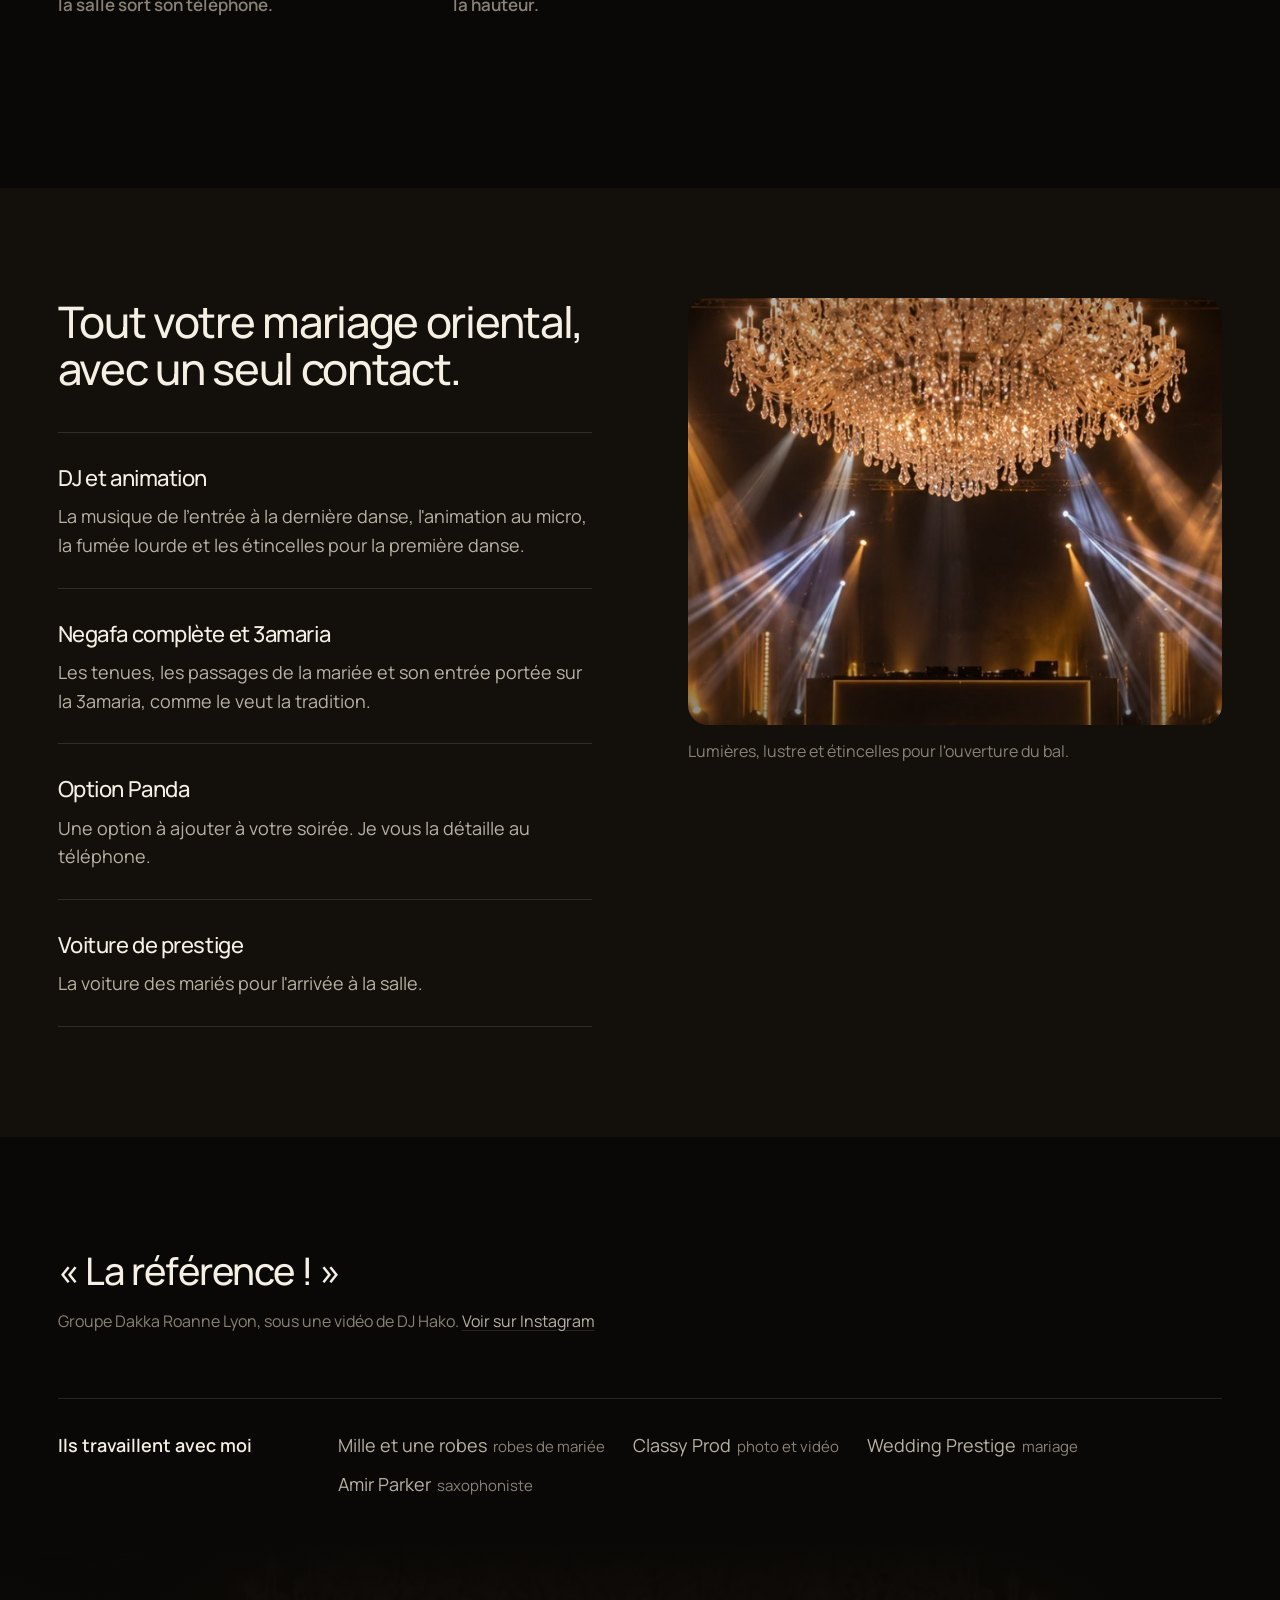
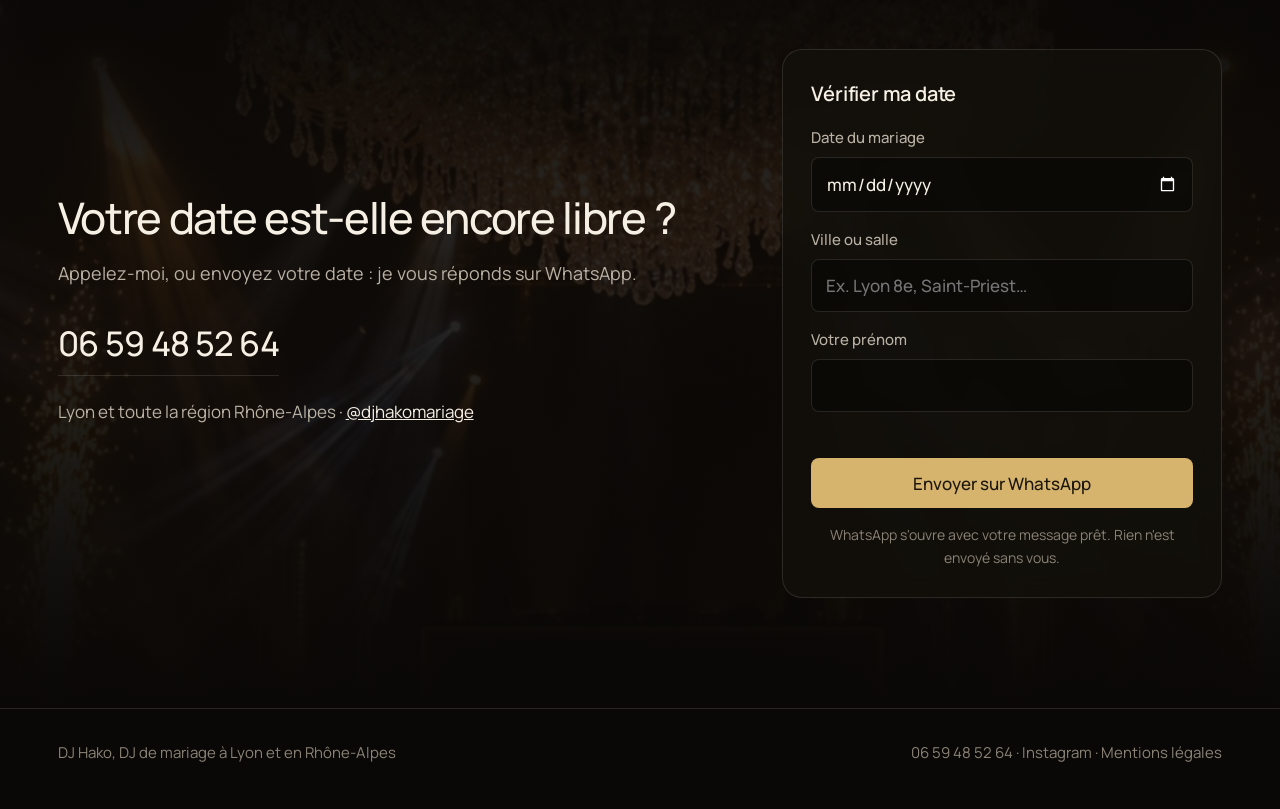
==== commit 9ef0f73b: "Tailles moins grosses sur grand écran, barre du haut opaque au défilement Co-Authored-By: Claude Opu" ====
--- a/index.html
+++ b/index.html
@@ -18,11 +18,9 @@
 {"@context":"https://schema.org","@type":"LocalBusiness","name":"DJ Hako","description":"DJ et animation de mariage, negafa complète, 3amaria, option Panda et voiture de prestige.","telephone":"+33659485264","areaServed":["Lyon","Rhône-Alpes"],"image":"img/platines.jpg","sameAs":["https://www.instagram.com/djhakomariage/"]}
 </script>
 <style>:root{--u:1px}
-@media(min-width:1600px){:root{--u:1.12px}}
-@media(min-width:1850px){:root{--u:1.28px}}
-@media(min-width:2150px){:root{--u:1.45px}}
-@media(min-width:2500px){:root{--u:1.7px}}
-@media(min-width:3000px){:root{--u:2px}}
+@media(min-width:1700px){:root{--u:1.08px}}
+@media(min-width:2100px){:root{--u:1.16px}}
+@media(min-width:2500px){:root{--u:1.25px}}
 
 :root{
   --noir:#0a0806; --noir-2:#13100c; --noir-3:#1c1813;
@@ -50,7 +48,8 @@
 html.samsung .bouton.plein{background:#16110a;color:var(--or);border-color:var(--or)}
 
 /* Barre */
-.entete{position:fixed;top:calc(16*var(--u));left:0;right:0;z-index:20}
+.entete{position:fixed;top:0;left:0;right:0;z-index:20;padding:calc(14*var(--u)) 0;transition:background .25s,backdrop-filter .25s}
+.entete.scrolle{background:rgba(10,8,6,.82);backdrop-filter:blur(14px);-webkit-backdrop-filter:blur(14px);border-bottom:1px solid var(--filet)}
 .entete .cadre{display:flex;justify-content:space-between;align-items:center}
 .logo{font-weight:600;font-size:calc(18*var(--u));letter-spacing:-.02em;text-decoration:none}
 .nav{display:flex;gap:2px;padding:calc(4*var(--u));border-radius:calc(999*var(--u));background:rgba(19,16,12,.6);border:1px solid var(--filet);backdrop-filter:blur(calc(14*var(--u)));-webkit-backdrop-filter:blur(calc(14*var(--u)))}
@@ -86,8 +85,8 @@
   .actions .bouton{flex:1;padding:0 calc(12*var(--u))}
 }
 
-section{padding:calc(120*var(--u)) 0}
-@media(max-width:760px){section{padding:calc(80*var(--u)) 0}}
+section{padding:110px 0}
+@media(max-width:760px){section{padding:80px 0}}
 .entree-section{display:grid;grid-template-columns:1fr 1fr;gap:calc(40*var(--u));align-items:end;margin-bottom:calc(48*var(--u))}
 .entree-section p{color:var(--gris)}
 @media(max-width:860px){.entree-section{grid-template-columns:1fr;gap:calc(16*var(--u));margin-bottom:calc(36*var(--u))}}
@@ -169,6 +168,7 @@
   .offre{gap:calc(96*var(--u))}
   .offre li p{max-width:none}
 }
+.confiance{padding-bottom:40px}
 </style>
 <script>if(/SamsungBrowser/i.test(navigator.userAgent))document.documentElement.classList.add('samsung')</script>
 </head>
@@ -315,6 +315,9 @@
   maj();
 })();
 
+// Barre du haut opaque au défilement
+(()=>{const e=document.querySelector('.entete');const f=()=>e.classList.toggle('scrolle',scrollY>40);addEventListener('scroll',f,{passive:true});f()})();
+
 // Formulaire -> WhatsApp, avec vérification
 document.getElementById('demande').addEventListener('submit',e=>{
   e.preventDefault();
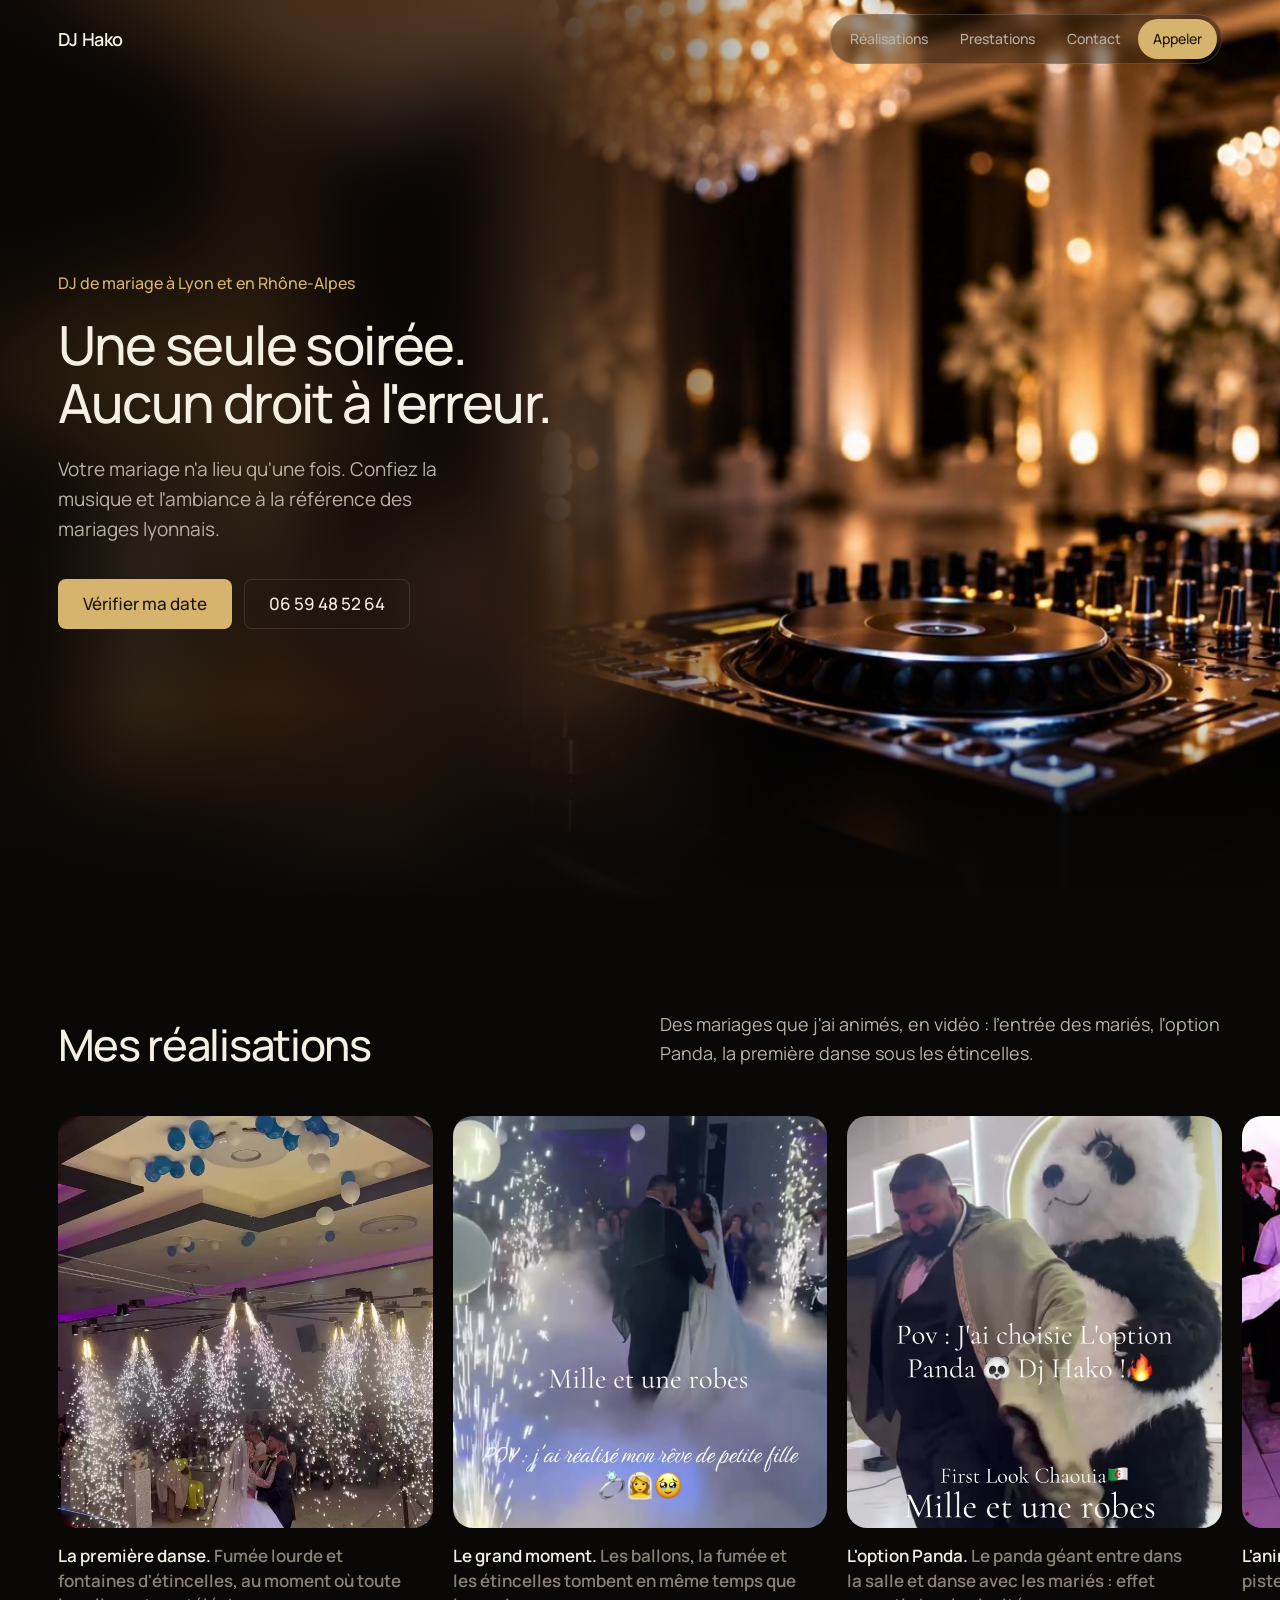
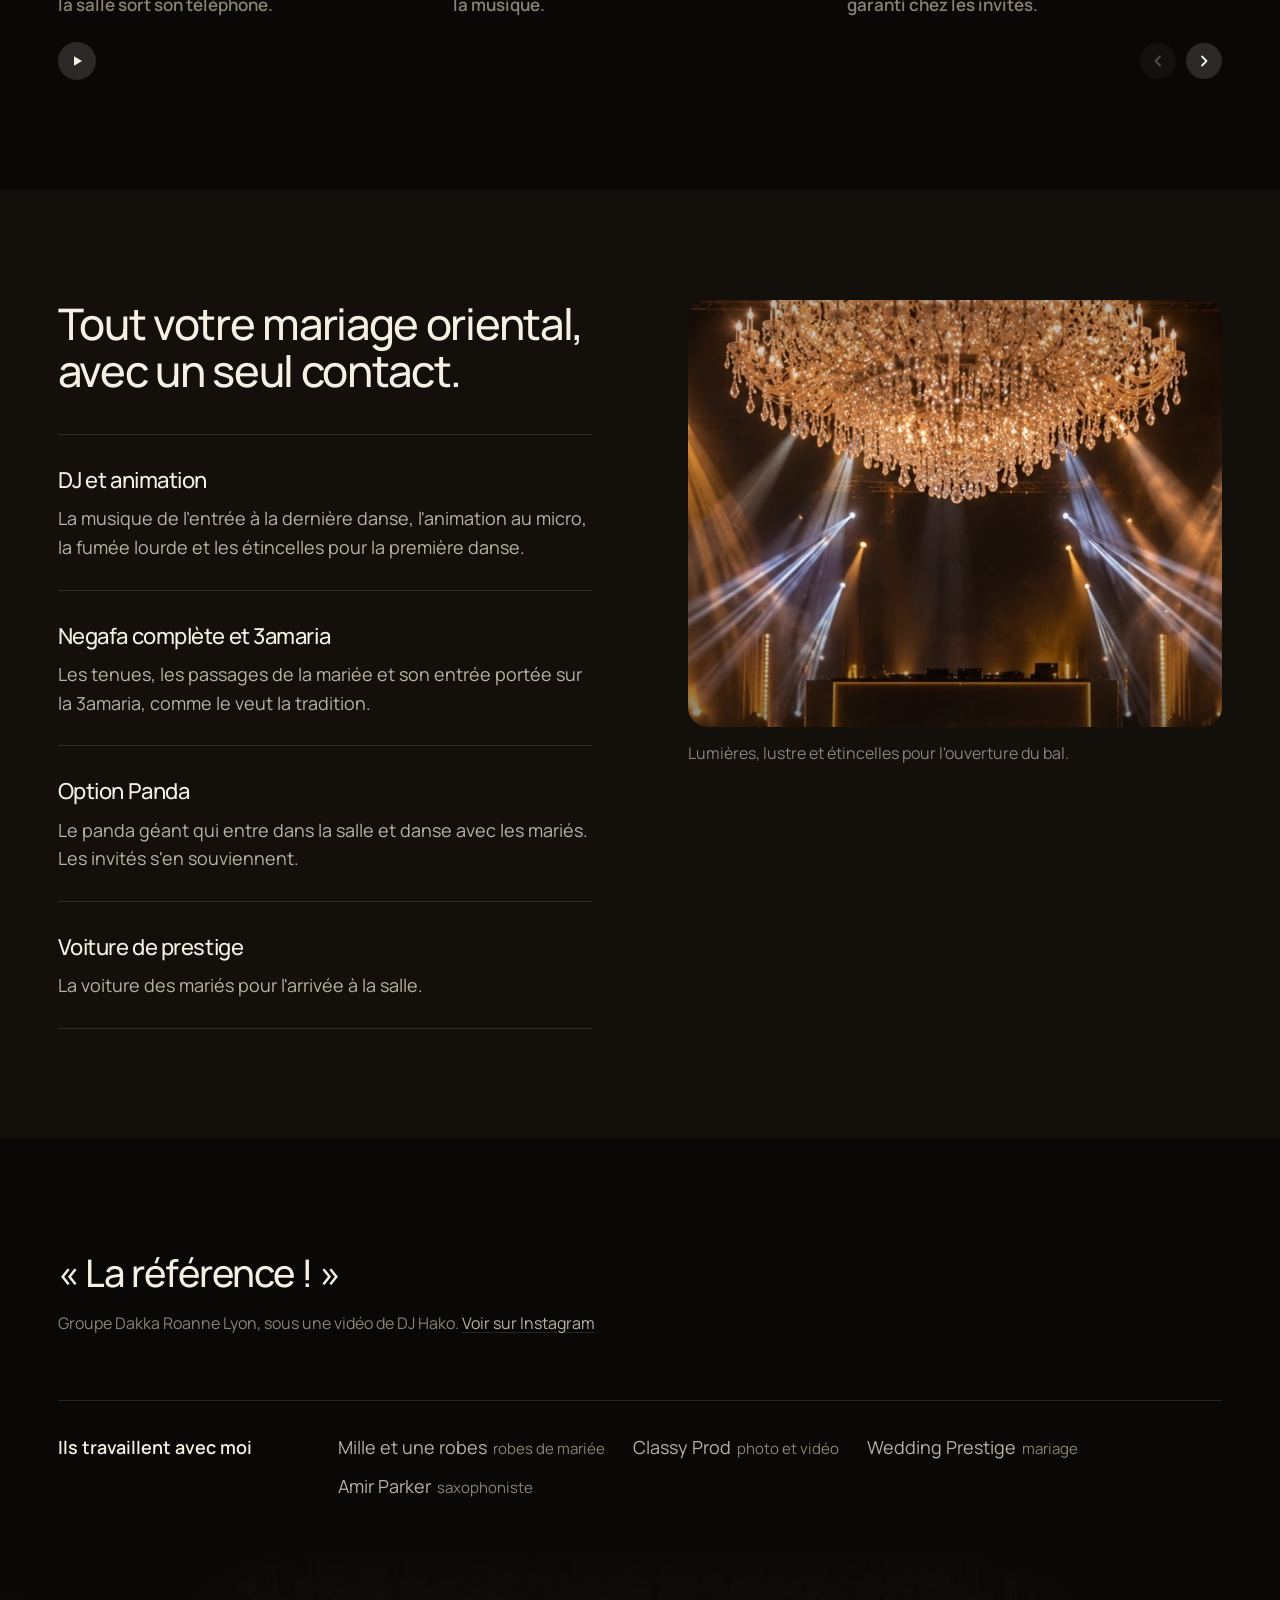
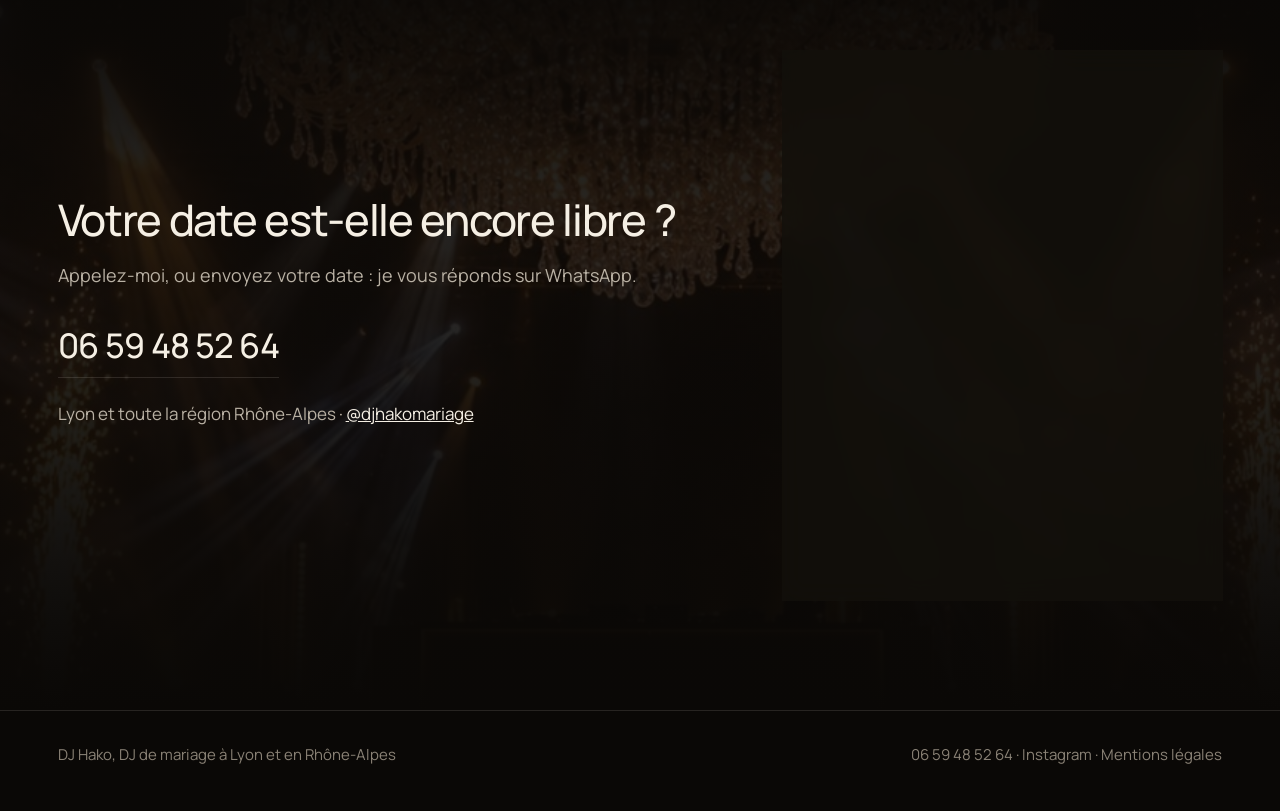
==== commit 165a8690: "Carrousel : 5 vraies vidéos HD des mariages (une à la fois, sans son) Co-Authored-By: Claude Opus 5." ====
--- a/index.html
+++ b/index.html
@@ -205,12 +205,14 @@
   <section id="realisations">
     <div class="cadre entree-section">
       <h2>Mes réalisations</h2>
-      <p>Des mariages que j'ai animés : l'entrée des mariés, la 3amaria, la première danse sous les étincelles.</p>
+      <p>Des mariages que j'ai animés, en vidéo : l'entrée des mariés, l'option Panda, la première danse sous les étincelles.</p>
     </div>
     <div class="carrousel" id="carrousel" aria-label="Mes réalisations">
-      <figure class="carte"><div class="media"><img src="img/premiere-danse-grand.jpg" alt="Première danse des mariés sous les étincelles et la fumée lourde" loading="lazy"></div><p><b>La première danse.</b> Fumée lourde et fontaines d'étincelles, au moment où toute la salle sort son téléphone.</p></figure>
-      <figure class="carte"><div class="media"><img src="img/entree.jpg" alt="Entrée de la mariée sur le tapis rouge" loading="lazy"></div><p><b>L'entrée des mariés.</b> Le tapis rouge, la musique et les tambours, pour une arrivée à la hauteur.</p></figure>
-      <figure class="carte"><div class="media"><img src="img/animation.jpg" alt="Saxophoniste à genoux au milieu des invités, les mariés au premier plan" loading="lazy"></div><p><b>L'animation.</b> Le saxophone au milieu des invités, les mariés au premier rang.</p></figure>
+      <figure class="carte"><div class="media"><video muted playsinline preload="metadata" poster="video/premiere-danse.jpg" aria-label="Première danse sous les étincelles et la fumée lourde"><source src="video/premiere-danse.mp4" type="video/mp4"></video></div><p><b>La première danse.</b> Fumée lourde et fontaines d'étincelles, au moment où toute la salle sort son téléphone.</p></figure>
+      <figure class="carte"><div class="media"><video muted playsinline preload="metadata" poster="video/entree-etincelles.jpg" aria-label="Les mariés dansent entre les fontaines d'étincelles"><source src="video/entree-etincelles.mp4" type="video/mp4"></video></div><p><b>Le grand moment.</b> Les ballons, la fumée et les étincelles tombent en même temps que la musique.</p></figure>
+      <figure class="carte"><div class="media"><video muted playsinline preload="metadata" poster="video/option-panda.jpg" aria-label="La mascotte panda danse avec le marié"><source src="video/option-panda.mp4" type="video/mp4"></video></div><p><b>L'option Panda.</b> Le panda géant entre dans la salle et danse avec les mariés : effet garanti chez les invités.</p></figure>
+      <figure class="carte"><div class="media"><video muted playsinline preload="metadata" poster="video/animation-saxophone.jpg" aria-label="Le saxophoniste à genoux au milieu des invités"><source src="video/animation-saxophone.mp4" type="video/mp4"></video></div><p><b>L'animation.</b> Le saxophone au milieu de la piste, et toute la salle debout.</p></figure>
+      <figure class="carte"><div class="media"><video muted playsinline preload="metadata" poster="video/entree-tapis-rouge.jpg" aria-label="Entrée de la mariée sur le tapis rouge"><source src="video/entree-tapis-rouge.mp4" type="video/mp4"></video></div><p><b>L'entrée des mariés.</b> Le tapis rouge et la musique, pour une arrivée à la hauteur.</p></figure>
     </div>
     <div class="cadre commandes">
       <button class="rond lecture" id="lecture" type="button" aria-label="Mettre en pause" hidden></button>
@@ -228,7 +230,7 @@
         <ul>
           <li><h3>DJ et animation</h3><p>La musique de l'entrée à la dernière danse, l'animation au micro, la fumée lourde et les étincelles pour la première danse.</p></li>
           <li><h3>Negafa complète et 3amaria</h3><p>Les tenues, les passages de la mariée et son entrée portée sur la 3amaria, comme le veut la tradition.</p></li>
-          <li><h3>Option Panda</h3><p>Une option à ajouter à votre soirée. Je vous la détaille au téléphone.</p></li>
+          <li><h3>Option Panda</h3><p>Le panda géant qui entre dans la salle et danse avec les mariés. Les invités s'en souviennent.</p></li>
           <li><h3>Voiture de prestige</h3><p>La voiture des mariés pour l'arrivée à la salle.</p></li>
         </ul>
       </div>
